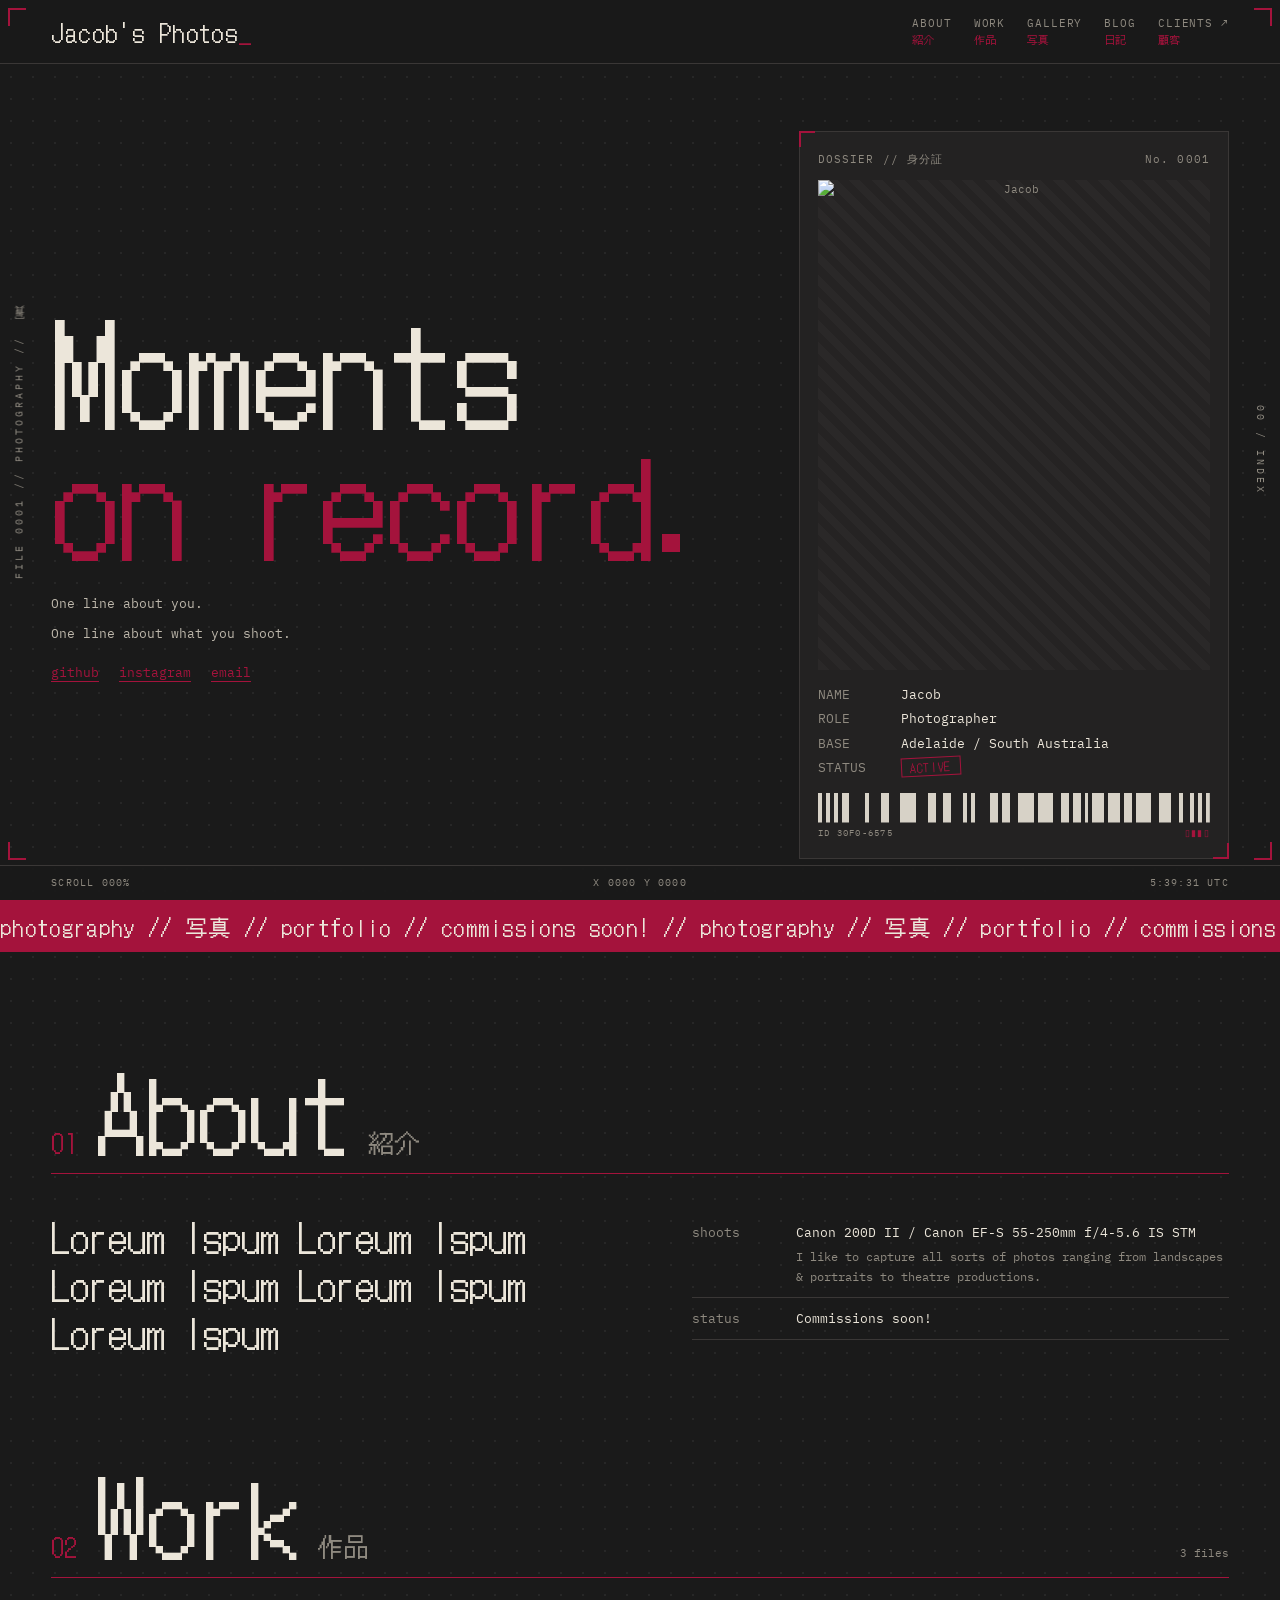
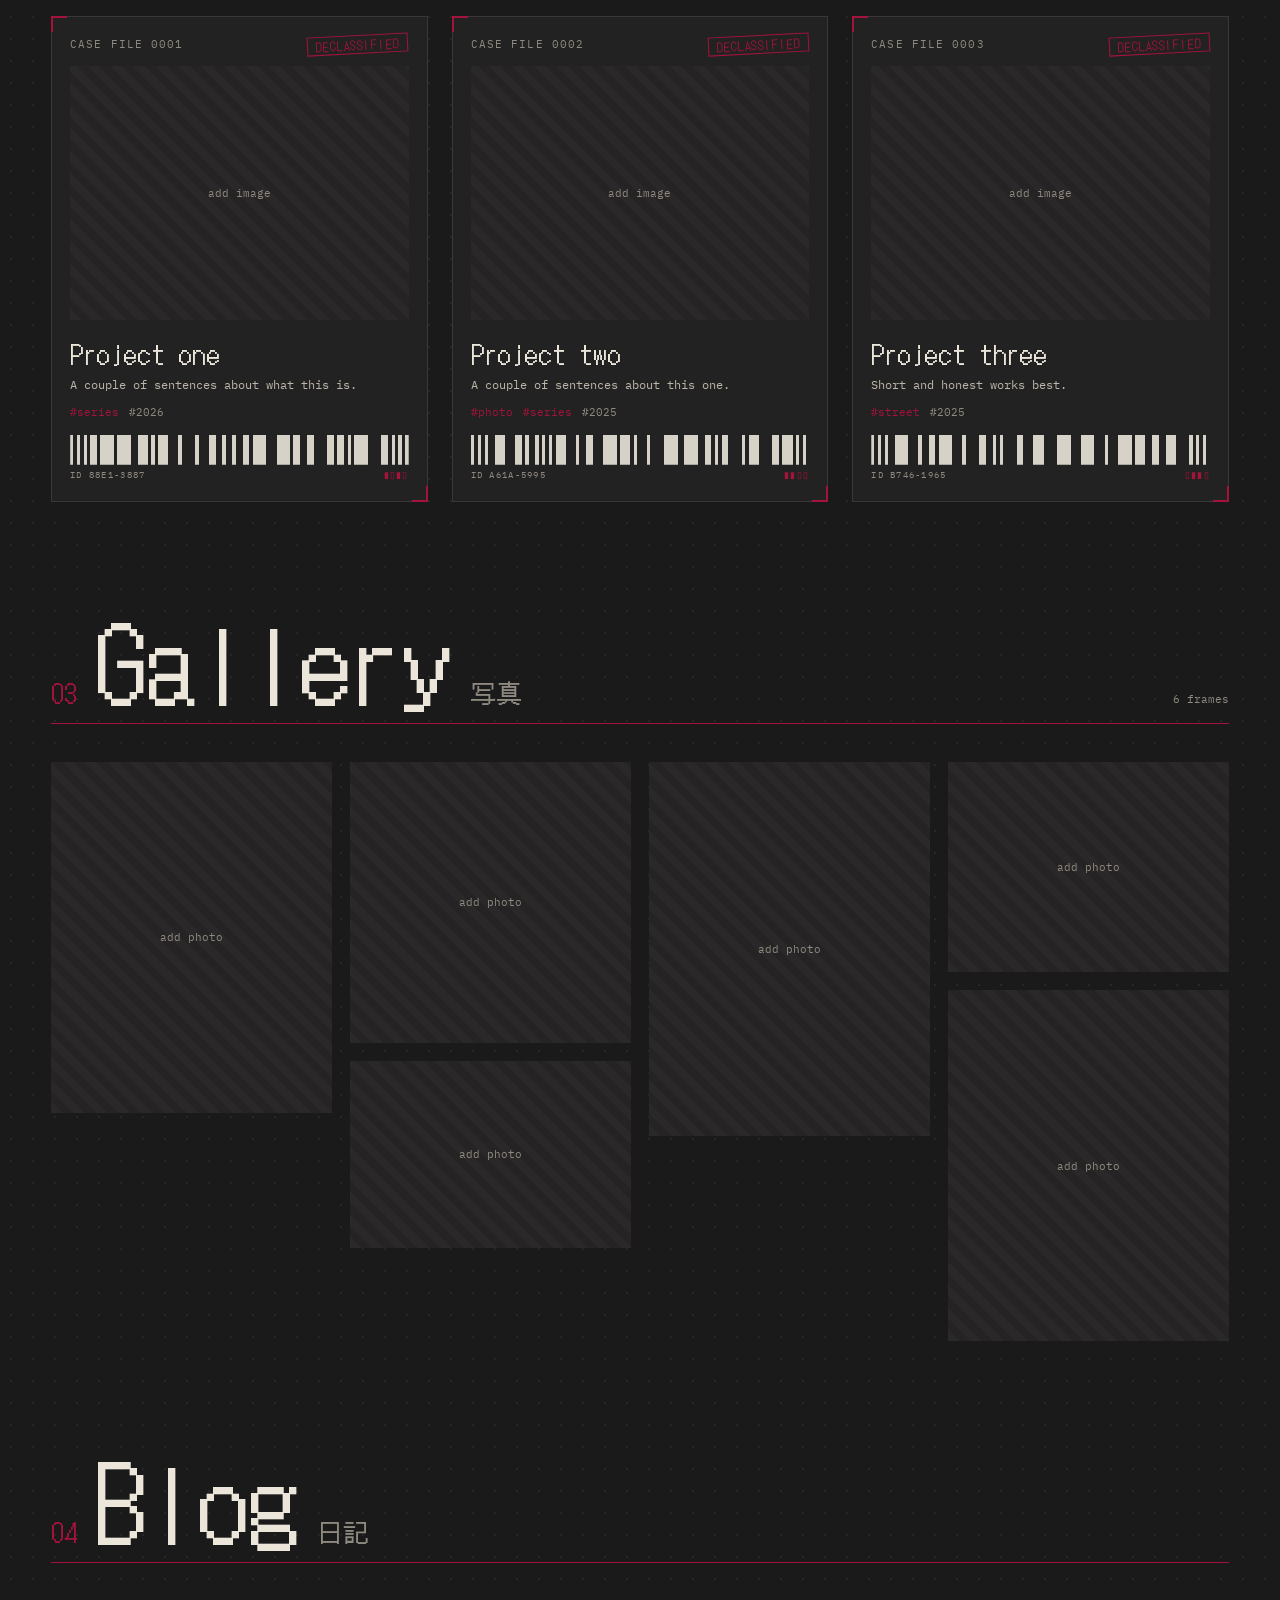
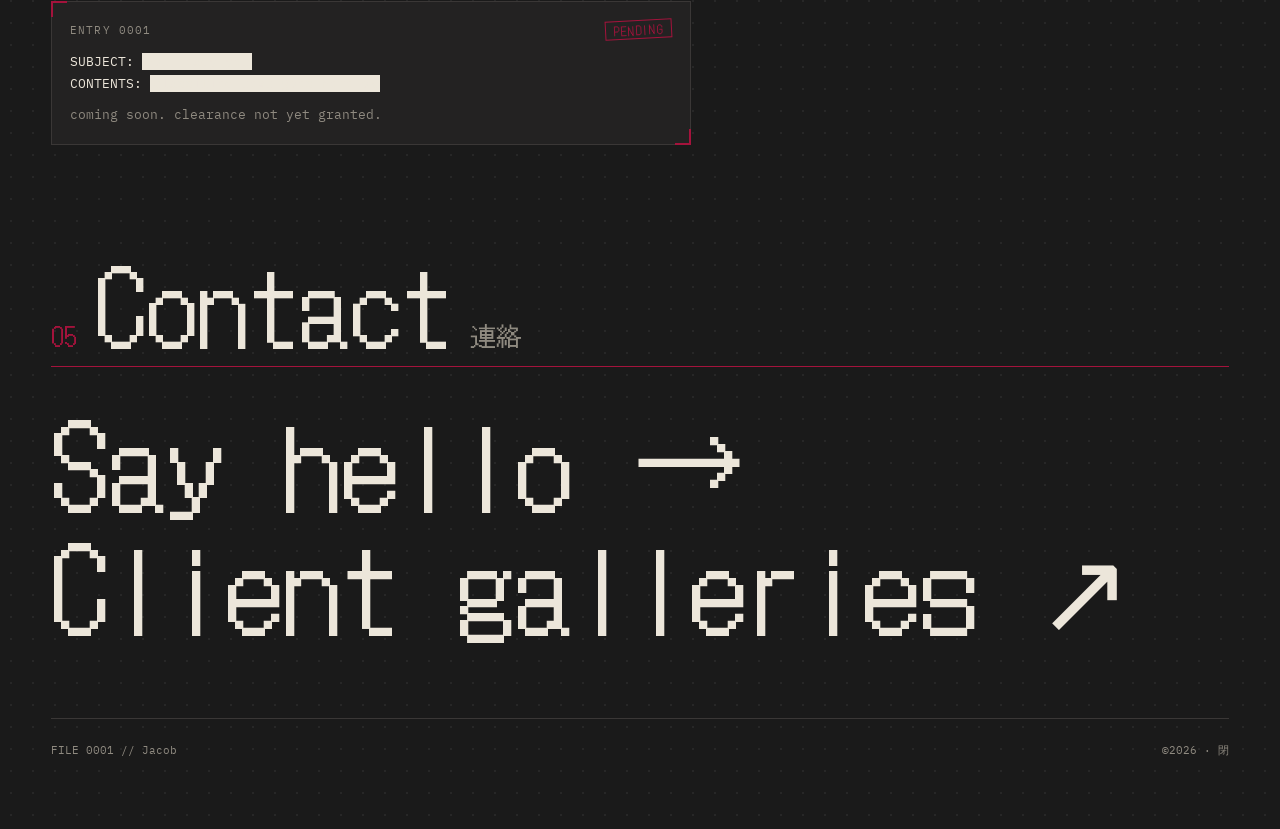
==== index.html @ d7a6b767 "redesign" ====
<!DOCTYPE html>
<html lang="en">
<head>
<meta charset="utf-8">
<meta name="viewport" content="width=device-width,initial-scale=1">
<title>YOUR NAME · Photography</title>
<meta name="description" content="Photography portfolio of YOUR NAME.">
<meta name="theme-color" content="#1a1a1a">
<link rel="icon" type="image/svg+xml" href="favicon.svg">
<link href="https://fonts.googleapis.com/css2?family=DotGothic16&family=IBM+Plex+Mono:wght@400;500&display=swap" rel="stylesheet">
<link rel="stylesheet" href="style.css">
</head>
<body>
<div id="ld"><div><span>accessing file</span><span>アクセス中</span></div><div><b id="cn">000</b><span id="lt">hold tight</span></div></div>
<div class="hud"><i></i><i></i><i></i><i></i></div>
<div class="rail l">FILE 0001 // PHOTOGRAPHY // 写真</div>
<div class="rail r" id="sec">00 / INDEX</div>
<header><a class="logo" href="#top" id="lg"></a><nav id="nv"></nav><div id="pg"></div></header>
<main id="app"></main>
<div class="sb"><span>SCROLL <span id="sp">000</span>%</span><span id="xy">X 0000 Y 0000</span><span id="ck">--:--:--</span></div>
<div id="lb"><div class="st"><img id="lbi" alt=""></div><div class="bar"><span id="lbc"></span><span><button onclick="step(-1)">← prev</button> <button onclick="step(1)">next →</button> <button onclick="cl()">close ✕</button></span></div></div>
<script src="content.js"></script>
<script src="script.js"></script>
</body>
</html>
---- style.css ----
:root{--bg:#1a1a1a;--card:#232222;--fg:#ece6da;--mut:#8f8a80;--red:#a4133c;--line:#3a3736;--p:clamp(20px,4vw,72px)}
*{box-sizing:border-box;margin:0;padding:0}
html{scroll-behavior:smooth}
body{background:var(--bg) radial-gradient(#ffffff0e 1px,transparent 1.2px) 0 0/22px 22px;color:var(--fg);font:13px/1.65 'IBM Plex Mono',monospace;padding-bottom:40px}
a{color:inherit}
button{font:inherit}
header{position:fixed;top:0;left:0;right:0;z-index:30;display:flex;justify-content:space-between;align-items:center;gap:16px;flex-wrap:wrap;padding:14px var(--p);background:rgba(26,26,26,.9);backdrop-filter:blur(8px);border-bottom:1px solid var(--line)}
#pg{position:absolute;left:0;bottom:-1px;height:2px;width:0;background:var(--red)}
.logo{font:24px DotGothic16;text-decoration:none;letter-spacing:.06em}
.logo i{color:var(--red);font-style:normal}
nav{display:flex;gap:22px;flex-wrap:wrap}
nav a{text-decoration:none;color:var(--mut);text-transform:uppercase;font-size:11px;letter-spacing:.08em;line-height:1.3}
nav a small{display:block;font:11px DotGothic16;color:var(--red);letter-spacing:0}
nav a:hover,nav a.on{color:var(--fg)}
.hud i{position:fixed;width:18px;height:18px;border:2px solid var(--red);z-index:40;pointer-events:none}
.hud i:nth-child(1){top:8px;left:8px;border-right:0;border-bottom:0}.hud i:nth-child(2){top:8px;right:8px;border-left:0;border-bottom:0}
.hud i:nth-child(3){bottom:40px;left:8px;border-right:0;border-top:0}.hud i:nth-child(4){bottom:40px;right:8px;border-left:0;border-top:0}
.rail{position:fixed;top:50%;z-index:20;writing-mode:vertical-rl;color:var(--mut);font-size:10px;letter-spacing:.3em;white-space:nowrap}
.rail.l{left:12px;transform:translateY(-50%) rotate(180deg)}.rail.r{right:12px;transform:translateY(-50%)}
.sb{position:fixed;left:0;right:0;bottom:0;z-index:30;display:flex;justify-content:space-between;gap:12px;padding:9px var(--p);background:rgba(26,26,26,.94);border-top:1px solid var(--line);color:var(--mut);font-size:10px;letter-spacing:.12em}
#ld{position:fixed;inset:0;z-index:99;background:#111;display:flex;flex-direction:column;justify-content:space-between;padding:28px var(--p);transition:transform .9s cubic-bezier(.77,0,.18,1)}
#ld.off{transform:translateY(-100%)}
#ld div{display:flex;justify-content:space-between;align-items:flex-end;color:var(--mut);font-size:11px;letter-spacing:.14em;text-transform:uppercase}
#ld b{font:400 clamp(90px,24vw,300px)/.8 DotGothic16;color:var(--fg);letter-spacing:-.02em}
section{padding:110px var(--p) 0}
.sh{display:flex;align-items:baseline;gap:18px;padding-bottom:14px;margin-bottom:38px;position:relative}
.sh:after,.sh:before{content:"";position:absolute;left:0;right:0;bottom:0;height:1px;background:var(--line)}
.sh:before{background:var(--red);z-index:1;transform:scaleX(0);transform-origin:left;transition:transform 1.3s cubic-bezier(.2,.7,.2,1) .2s}
.sh.in:before{transform:none}
.sh b{font:400 clamp(16px,2vw,26px) DotGothic16;color:var(--red)}
.sh h2{font:400 clamp(44px,8vw,128px)/.9 DotGothic16}
.sh span{font:clamp(16px,2vw,26px) DotGothic16;color:var(--mut)}
.sh em{margin-left:auto;color:var(--mut);font-style:normal;font-size:11px}
.cd{position:relative;background:var(--card);border:1px solid var(--line);padding:18px}
.cd:before,.cd:after{content:"";position:absolute;width:14px;height:14px;border:2px solid var(--red)}
.cd:before{top:-1px;left:-1px;border-right:0;border-bottom:0}.cd:after{bottom:-1px;right:-1px;border-left:0;border-top:0}
.bcw{margin-top:14px}
.bc{clip-path:inset(0 100% 0 0);transition:clip-path 1.2s steps(26) .3s}
.in .bc,.bc.in{clip-path:inset(0)}
.bc svg{display:block;width:100%;height:30px;color:var(--fg);opacity:.9}
.bl{display:flex;justify-content:space-between;color:var(--mut);font-size:9px;letter-spacing:.14em;margin-top:3px}.bl i{font-style:normal;color:var(--red)}
.st{display:inline-block;border:1px solid var(--red);color:var(--red);padding:0 8px;font:12px DotGothic16;letter-spacing:.12em;transform:rotate(-3deg)}
.ph{aspect-ratio:var(--r,4/3);background:repeating-linear-gradient(45deg,#2a2828 0 8px,#252323 8px 16px);display:grid;place-items:center;text-align:center;color:var(--mut);font-size:11px;overflow:hidden;position:relative}
.ph img{position:absolute;inset:0;width:100%;height:100%;object-fit:cover}
.rv{opacity:0;transform:translateY(36px);transition:opacity .9s,transform .9s;transition-delay:var(--d,0s)}
.rv.in{opacity:1;transform:none}
.hero{min-height:100svh;padding-top:110px;padding-bottom:20px;display:grid;grid-template-columns:minmax(0,1.5fr) minmax(280px,430px);gap:var(--p);align-items:center}
h1{font:400 clamp(52px,10.5vw,176px)/.92 DotGothic16;margin-bottom:26px}
h1 span{display:block;overflow:hidden;padding-bottom:.05em}
h1 i{display:block;font-style:normal;transform:translateY(108%);transition:transform 1.1s cubic-bezier(.2,.7,.2,1)}
body.go h1 i{transform:none}
h1 span+span i{color:var(--red);transition-delay:.14s}
.hero p{max-width:34rem;color:#bdb7ab;margin-bottom:8px}
.lk{margin-top:18px}.lk a{margin-right:20px;color:var(--red);text-decoration:none;border-bottom:1px solid var(--red)}
.idh{display:flex;justify-content:space-between;color:var(--mut);font-size:11px;letter-spacing:.1em;margin-bottom:12px}
.idc{margin-top:14px}
dl{display:grid;grid-template-columns:5.5em 1fr;gap:3px 12px}dt{color:var(--mut)}
.mq{overflow:hidden;white-space:nowrap;background:var(--red);padding:10px 0;font:22px DotGothic16;letter-spacing:.06em}
.mq div{display:inline-block;animation:mq 45s linear infinite}
@keyframes mq{to{transform:translateX(-50%)}}
.ab{display:grid;grid-template-columns:1.1fr 1fr;gap:var(--p);align-items:start}
.stm{font:clamp(22px,3vw,44px)/1.25 DotGothic16}
.sheet div{display:grid;grid-template-columns:8em 1fr;border-bottom:1px solid var(--line);padding:10px 0}.sheet b{color:var(--mut);font-weight:400}
.gr{display:grid;gap:24px;grid-template-columns:repeat(auto-fill,minmax(min(100%,340px),1fr))}
.cf .top{display:flex;justify-content:space-between;align-items:center;margin-bottom:12px;color:var(--mut);font-size:11px;letter-spacing:.1em}
.cf h3{font:400 26px DotGothic16;margin:14px 0 4px}.cf p{color:#bdb7ab;font-size:12px}
.tg{margin-top:8px;color:var(--red);font-size:11px}.tg span{margin-right:10px}.tg span:before{content:'#'}
.cf a.o{display:inline-block;margin-top:10px;font-size:11px}
.ms{columns:4 260px;column-gap:18px}
.fr{break-inside:avoid;margin-bottom:18px;position:relative;cursor:pointer;overflow:hidden;background:var(--card);outline:1px solid transparent;transition:outline-color .3s}
.fr:hover{outline-color:var(--red)}
.fr img{width:100%;display:block;transition:transform .9s cubic-bezier(.2,.7,.2,1)}
.fr:hover img{transform:scale(1.04)}
.fr .ov{position:absolute;inset:0;display:flex;flex-direction:column;justify-content:space-between;padding:12px;opacity:0;transition:opacity .35s;background:linear-gradient(rgba(0,0,0,.45),transparent 30%,transparent 55%,rgba(0,0,0,.8));pointer-events:none;font-size:11px}
.fr:hover .ov{opacity:1}.ov small{display:block;color:#c9bfae;font-size:10px}
.big{display:block;font:400 clamp(40px,9vw,150px)/.95 DotGothic16;text-decoration:none;margin:10px 0 14px}
.big:hover{color:var(--red)}
.rd{background:var(--fg);color:var(--fg);user-select:none;padding:0 3px}
footer{display:flex;justify-content:space-between;flex-wrap:wrap;gap:12px;margin-top:80px;padding:22px 0 30px;border-top:1px solid var(--line);color:var(--mut);font-size:11px}
#lb{position:fixed;inset:0;z-index:60;background:rgba(10,10,10,.96);display:none;flex-direction:column;padding:70px 24px 20px;cursor:zoom-out}
#lb.on{display:flex}
#lb .st{flex:1;min-height:0;display:grid;place-items:center;border:0;transform:none;padding:0;color:inherit;font:inherit;letter-spacing:0}
#lb img{max-width:100%;max-height:100%;object-fit:contain;cursor:default}
#lb .bar{display:flex;justify-content:space-between;align-items:center;gap:12px;flex-wrap:wrap;padding-top:12px;color:var(--mut);font-size:11px;cursor:default}
#lb button{background:none;border:1px solid var(--line);color:var(--fg);padding:4px 12px;cursor:pointer}
#lb button:hover{border-color:var(--red);color:var(--red)}
@media(max-width:900px){.rail{display:none}.hero,.ab{grid-template-columns:1fr}.hero{padding-top:130px}}
@media(prefers-reduced-motion:reduce){*{animation:none!important;transition:none!important}.rv{opacity:1;transform:none}h1 i{transform:none}.bc{clip-path:none}}
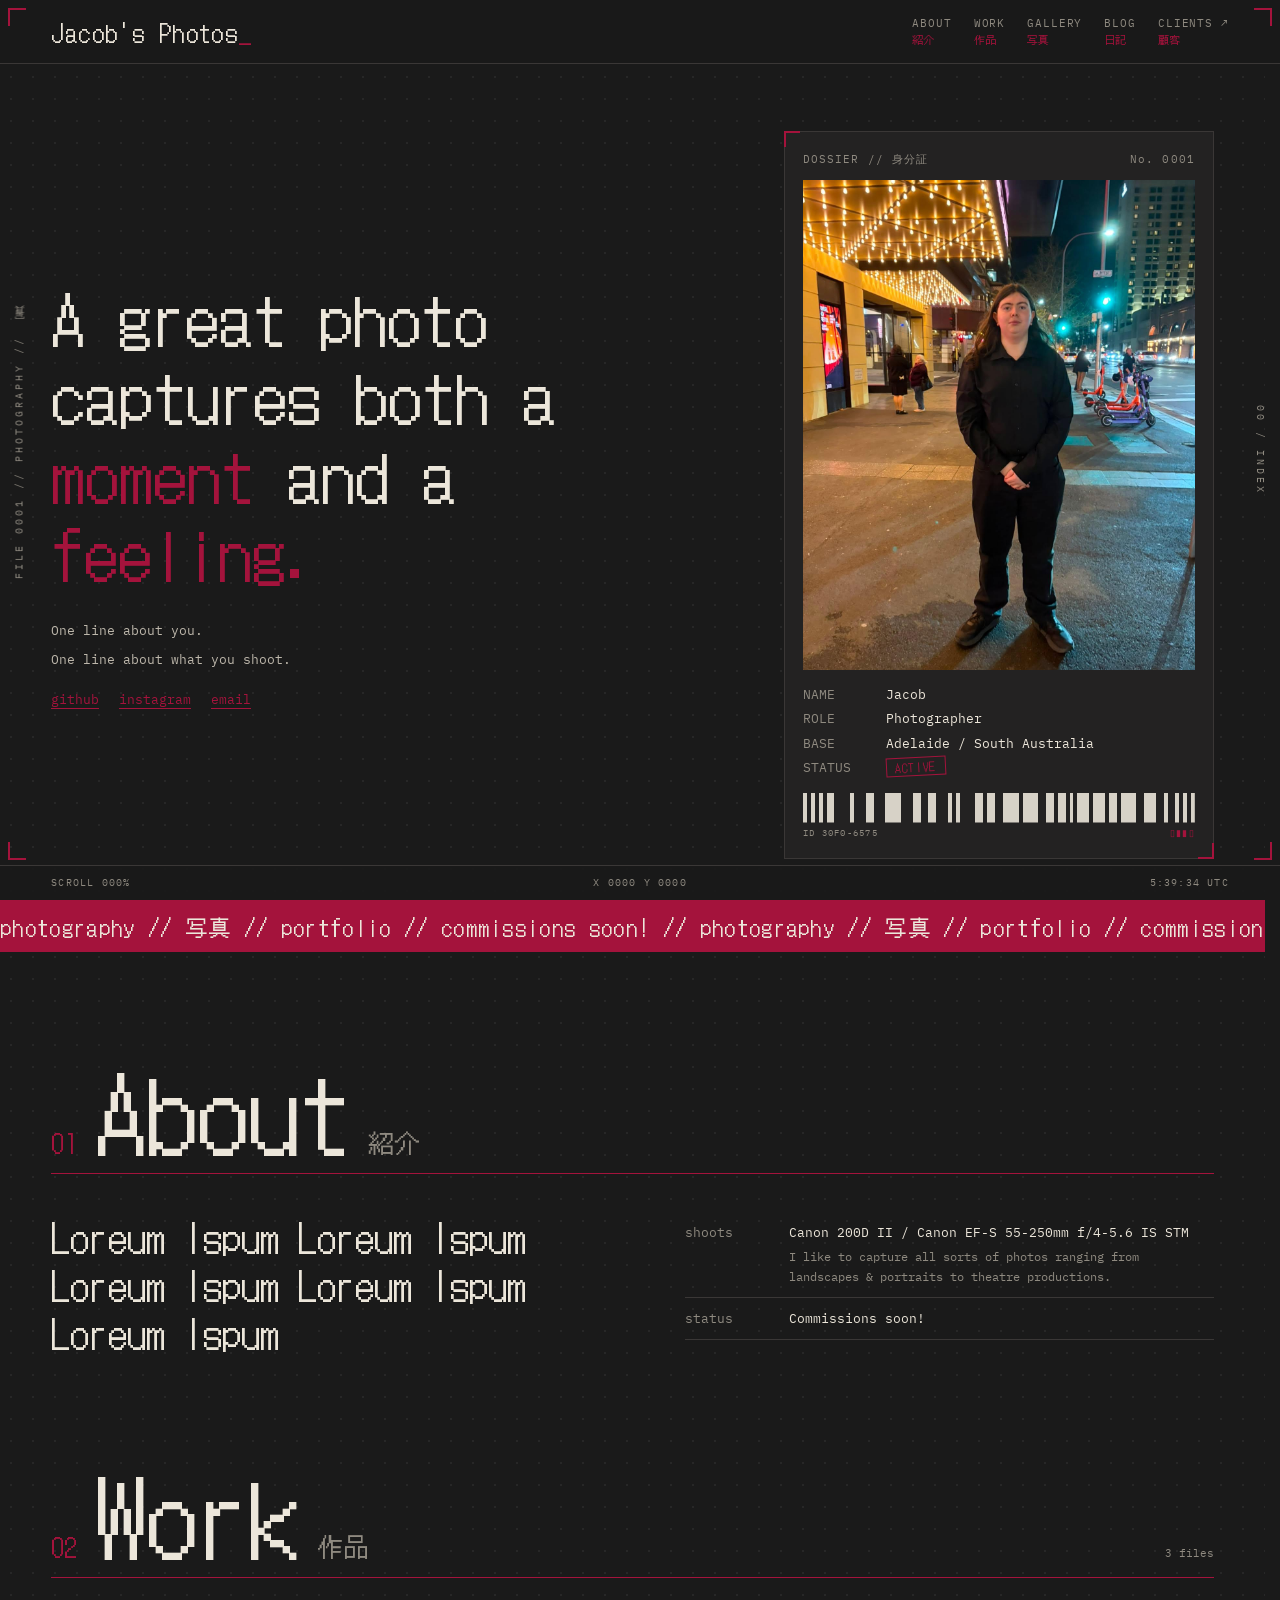
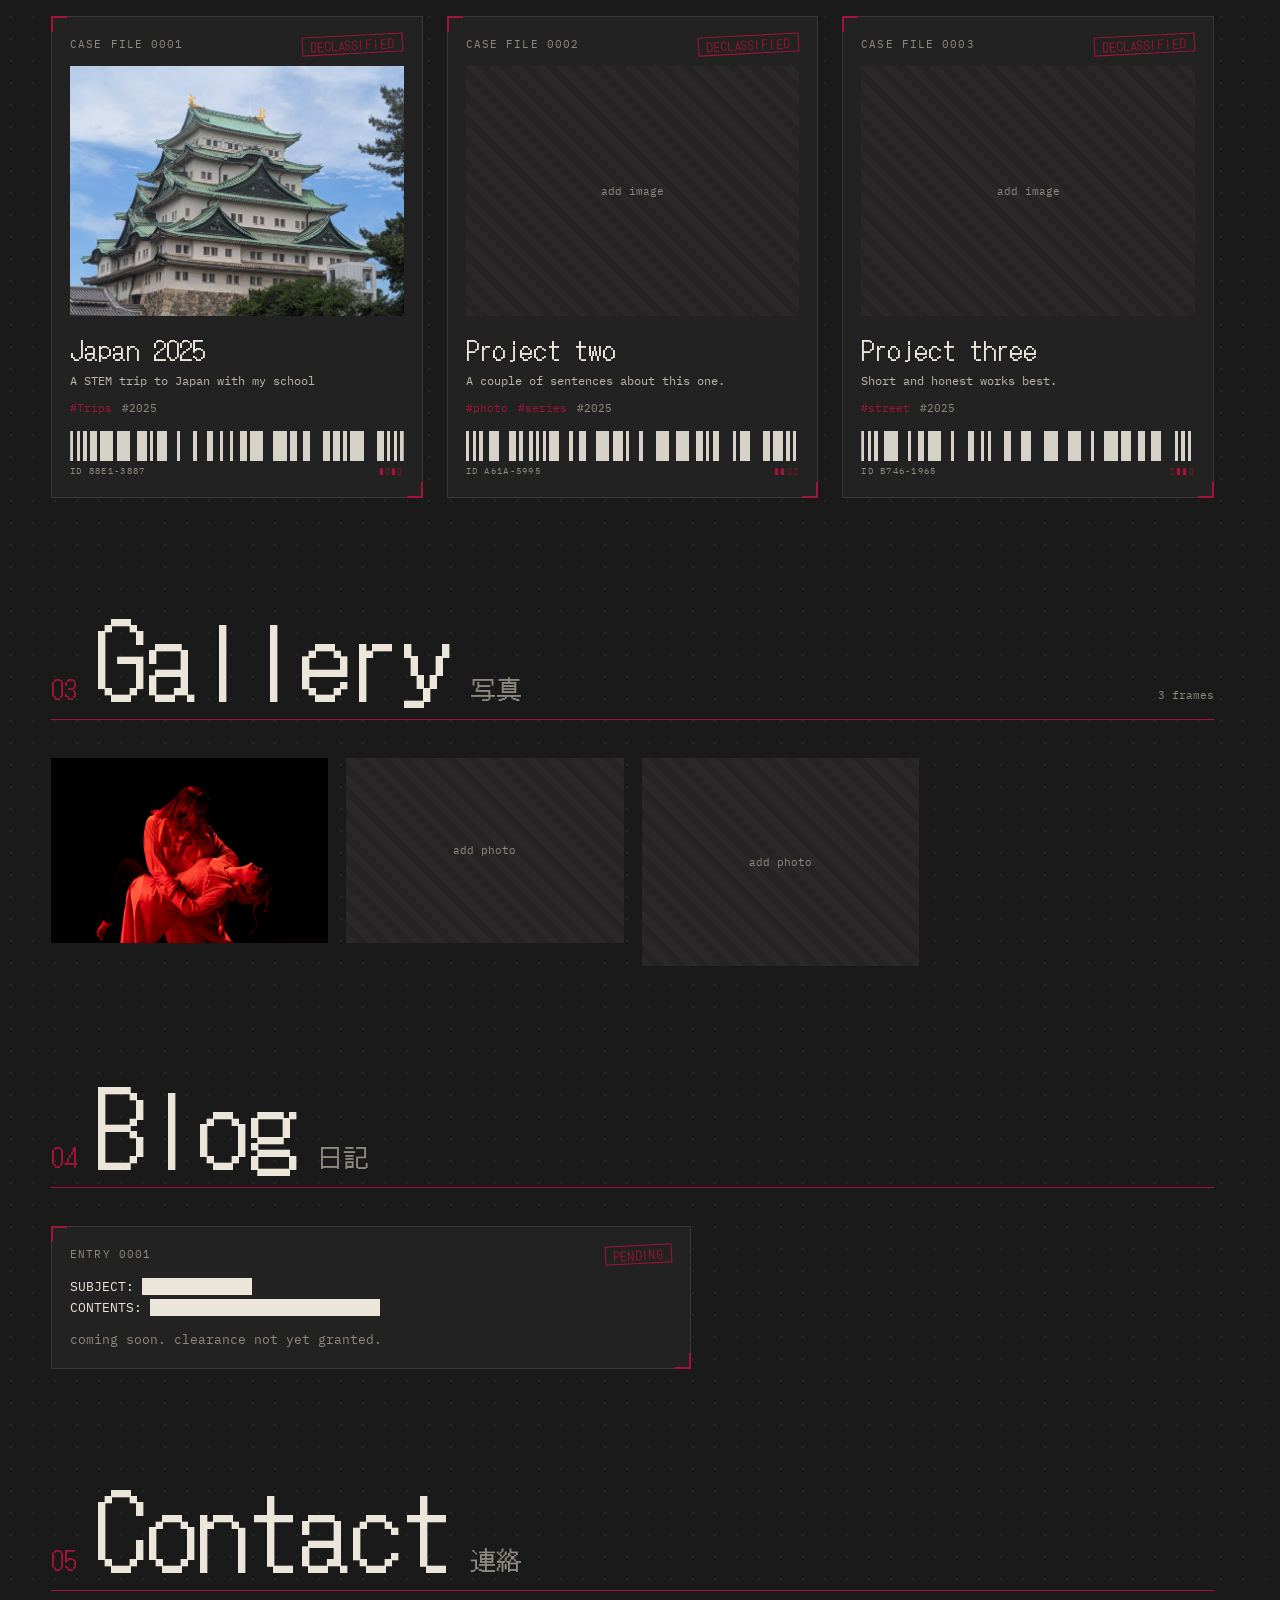
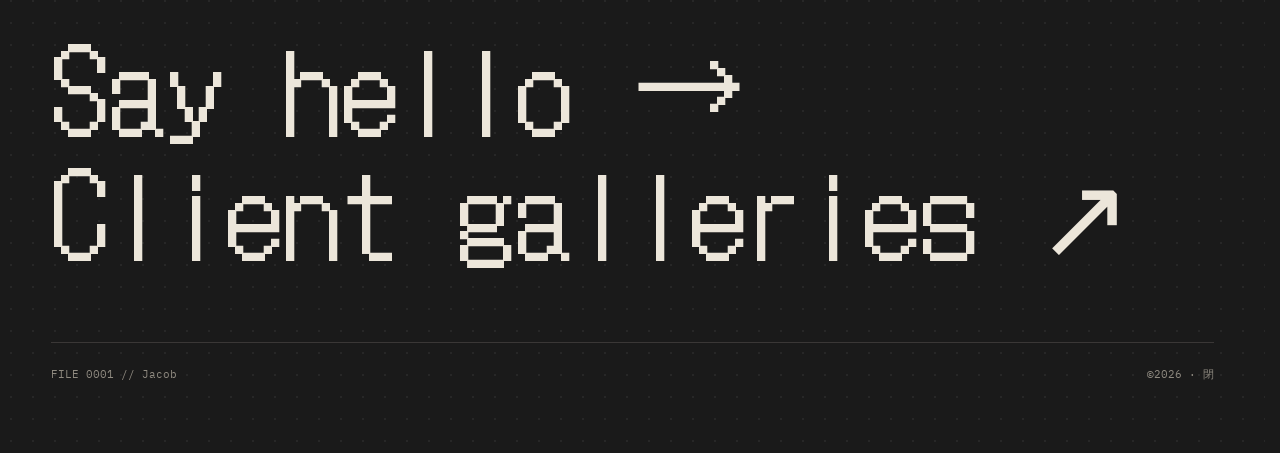
==== commit 986e9a5c: "changing pic" ====
--- a/index.html
+++ b/index.html
@@ -3,7 +3,7 @@
 <head>
 <meta charset="utf-8">
 <meta name="viewport" content="width=device-width,initial-scale=1">
-<title>YOUR NAME · Photography</title>
+<title>Jaco's · Photography</title>
 <meta name="description" content="Photography portfolio of YOUR NAME.">
 <meta name="theme-color" content="#1a1a1a">
 <link rel="icon" type="image/svg+xml" href="favicon.svg">
--- a/style.css
+++ b/style.css
@@ -45,11 +45,11 @@
 .rv{opacity:0;transform:translateY(36px);transition:opacity .9s,transform .9s;transition-delay:var(--d,0s)}
 .rv.in{opacity:1;transform:none}
 .hero{min-height:100svh;padding-top:110px;padding-bottom:20px;display:grid;grid-template-columns:minmax(0,1.5fr) minmax(280px,430px);gap:var(--p);align-items:center}
-h1{font:400 clamp(52px,10.5vw,176px)/.92 DotGothic16;margin-bottom:26px}
-h1 span{display:block;overflow:hidden;padding-bottom:.05em}
-h1 i{display:block;font-style:normal;transform:translateY(108%);transition:transform 1.1s cubic-bezier(.2,.7,.2,1)}
-body.go h1 i{transform:none}
-h1 span+span i{color:var(--red);transition-delay:.14s}
+h1{font:400 clamp(34px,5.2vw,84px)/1.1 DotGothic16;margin-bottom:26px;max-width:20em}
+h1 .w{display:inline-block;overflow:hidden;vertical-align:top;padding-bottom:.08em}
+h1 .w i{display:inline-block;font-style:normal;transform:translateY(110%);transition:transform 1s cubic-bezier(.2,.7,.2,1);transition-delay:calc(var(--d)*1s)}
+body.go h1 .w i{transform:none}
+h1 .hl{color:var(--red)}
 .hero p{max-width:34rem;color:#bdb7ab;margin-bottom:8px}
 .lk{margin-top:18px}.lk a{margin-right:20px;color:var(--red);text-decoration:none;border-bottom:1px solid var(--red)}
 .idh{display:flex;justify-content:space-between;color:var(--mut);font-size:11px;letter-spacing:.1em;margin-bottom:12px}
@@ -77,10 +77,15 @@
 .big:hover{color:var(--red)}
 .rd{background:var(--fg);color:var(--fg);user-select:none;padding:0 3px}
 footer{display:flex;justify-content:space-between;flex-wrap:wrap;gap:12px;margin-top:80px;padding:22px 0 30px;border-top:1px solid var(--line);color:var(--mut);font-size:11px}
-#lb{position:fixed;inset:0;z-index:60;background:rgba(10,10,10,.96);display:none;flex-direction:column;padding:70px 24px 20px;cursor:zoom-out}
-#lb.on{display:flex}
+#lb{position:fixed;inset:0;z-index:60;background:#000;display:flex;flex-direction:column;padding:24px 24px 16px;cursor:zoom-out;opacity:0;visibility:hidden;transition:opacity .35s,visibility 0s .35s;overscroll-behavior:contain}
+#lb.on{opacity:1;visibility:visible;transition:opacity .35s}
+#lb img{transform:scale(.92) translateY(14px);opacity:0;transition:transform .55s cubic-bezier(.2,.7,.2,1),opacity .4s}
+#lb.on img{transform:none;opacity:1}
+#lb .bar{transform:translateY(16px);opacity:0;transition:transform .5s .1s,opacity .5s .1s}
+#lb.on .bar{transform:none;opacity:1}
+html{scrollbar-gutter:stable}
 #lb .st{flex:1;min-height:0;display:grid;place-items:center;border:0;transform:none;padding:0;color:inherit;font:inherit;letter-spacing:0}
-#lb img{max-width:100%;max-height:100%;object-fit:contain;cursor:default}
+#lb img{max-width:100%;max-height:calc(100dvh - 110px);object-fit:contain;cursor:default}
 #lb .bar{display:flex;justify-content:space-between;align-items:center;gap:12px;flex-wrap:wrap;padding-top:12px;color:var(--mut);font-size:11px;cursor:default}
 #lb button{background:none;border:1px solid var(--line);color:var(--fg);padding:4px 12px;cursor:pointer}
 #lb button:hover{border-color:var(--red);color:var(--red)}
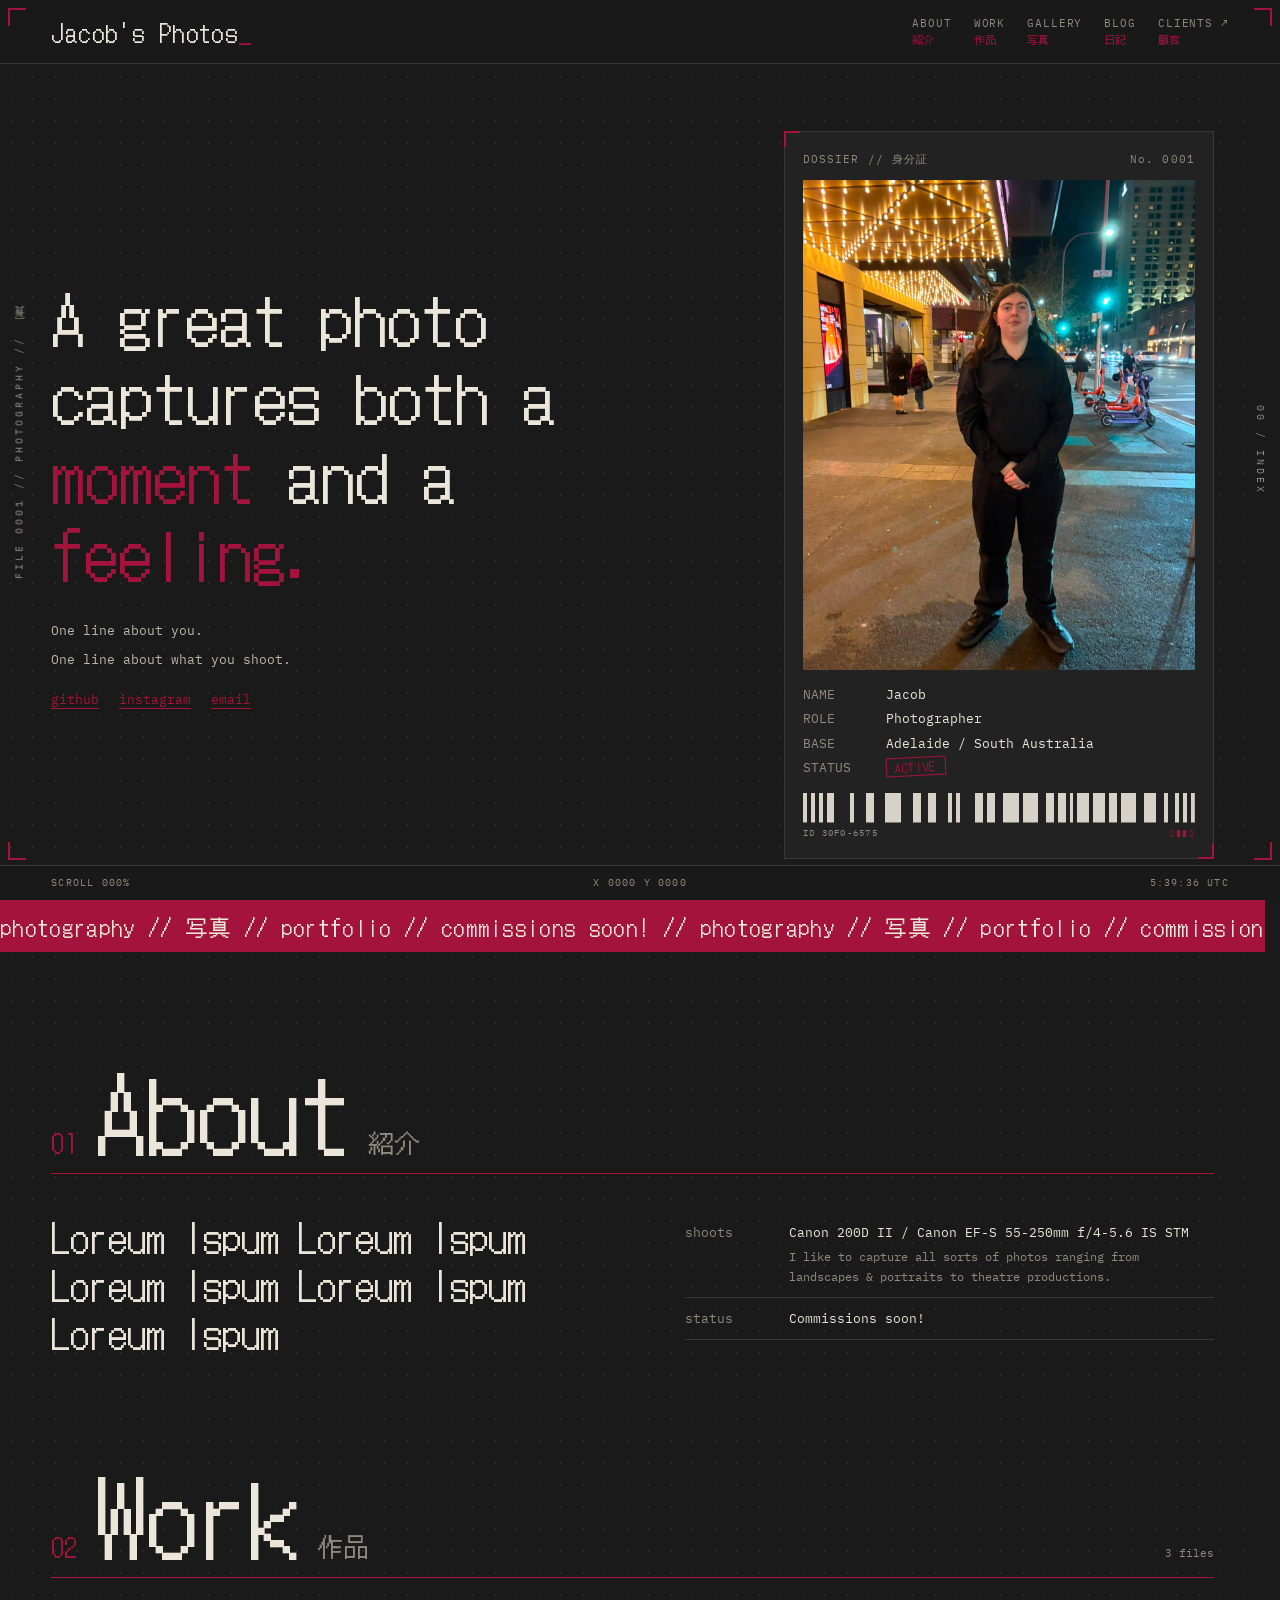
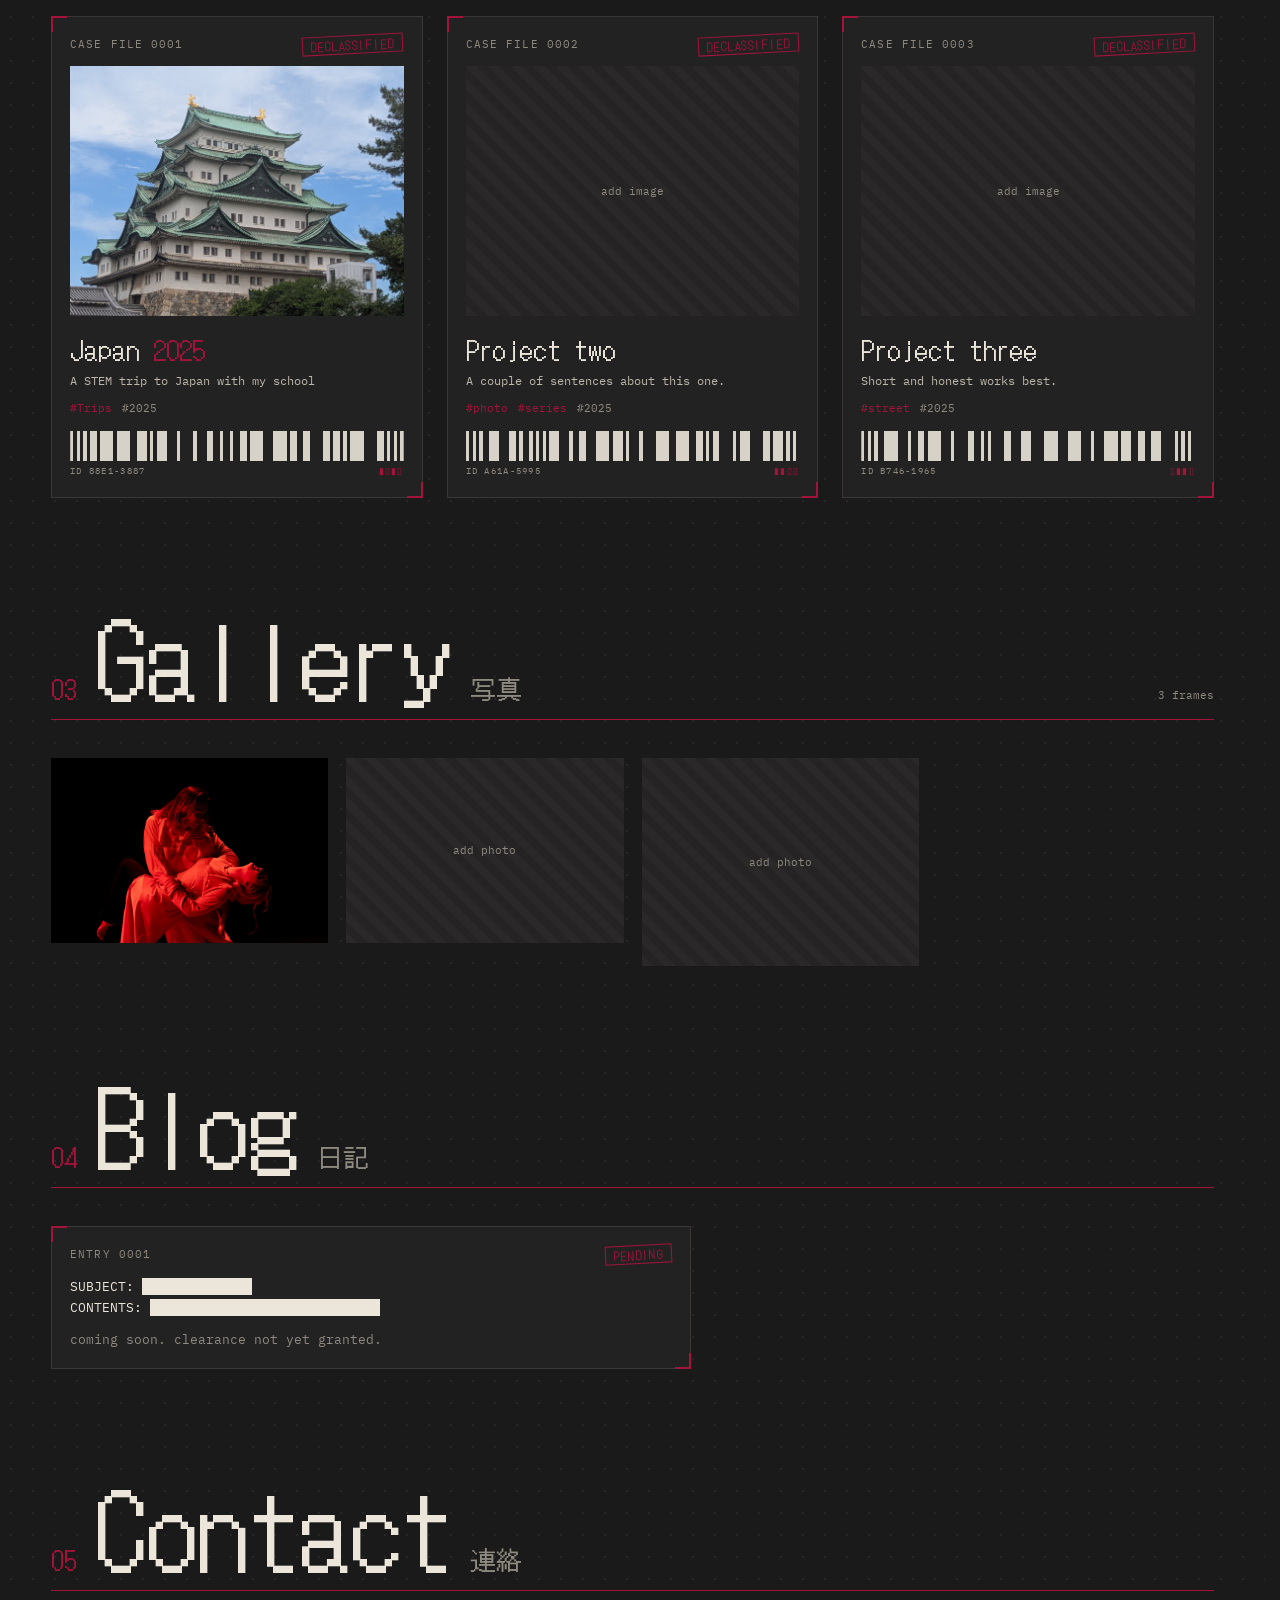
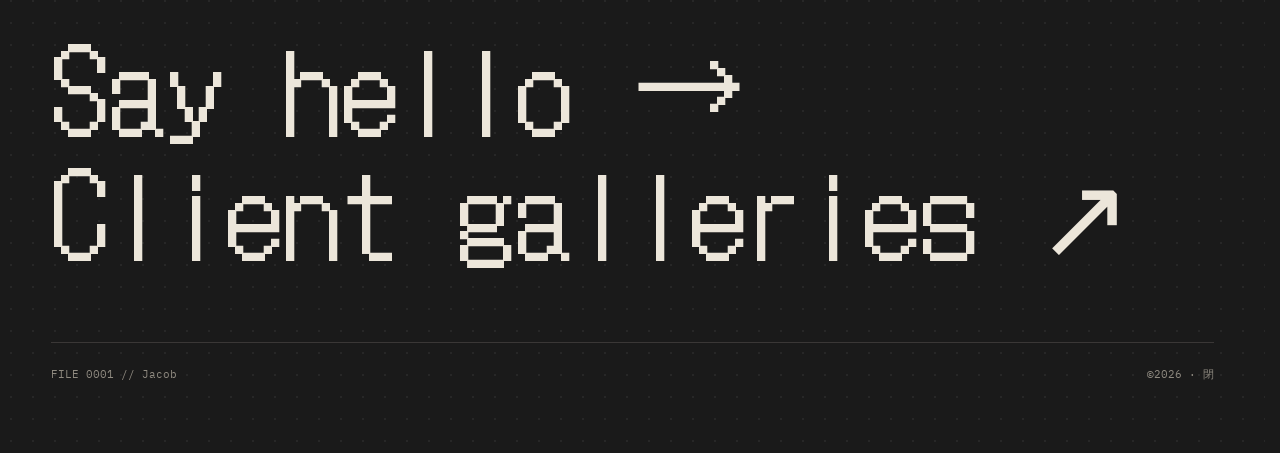
==== commit b71497f0: "adding" ====
--- a/index.html
+++ b/index.html
@@ -19,6 +19,7 @@
 <main id="app"></main>
 <div class="sb"><span>SCROLL <span id="sp">000</span>%</span><span id="xy">X 0000 Y 0000</span><span id="ck">--:--:--</span></div>
 <div id="lb"><div class="st"><img id="lbi" alt=""></div><div class="bar"><span id="lbc"></span><span><button onclick="step(-1)">← prev</button> <button onclick="step(1)">next →</button> <button onclick="cl()">close ✕</button></span></div></div>
+<script>addEventListener('error',e=>{const l=document.getElementById('ld');if(l)l.remove();document.body.insertAdjacentHTML('afterbegin','<pre style="position:fixed;z-index:999;top:0;left:0;right:0;background:#a4133c;color:#fff;padding:12px;font:12px monospace;white-space:pre-wrap">Site error: '+e.message+' ('+(e.filename||'').split('/').pop()+':'+e.lineno+')</pre>')})</script>
 <script src="content.js"></script>
 <script src="script.js"></script>
 </body>
--- a/style.css
+++ b/style.css
@@ -91,3 +91,8 @@
 #lb button:hover{border-color:var(--red);color:var(--red)}
 @media(max-width:900px){.rail{display:none}.hero,.ab{grid-template-columns:1fr}.hero{padding-top:130px}}
 @media(prefers-reduced-motion:reduce){*{animation:none!important;transition:none!important}.rv{opacity:1;transform:none}h1 i{transform:none}.bc{clip-path:none}}
+.pl{display:block;position:relative;overflow:hidden;cursor:pointer}
+.pl .ph img{transition:transform .9s cubic-bezier(.2,.7,.2,1)}
+.pl:hover .ph img{transform:scale(1.05)}
+.pl:after{content:'OPEN FILE →';position:absolute;left:0;right:0;bottom:0;padding:10px 12px;background:linear-gradient(transparent,rgba(0,0,0,.85));font-size:11px;letter-spacing:.14em;opacity:0;transition:opacity .3s}
+.pl:hover:after{opacity:1}
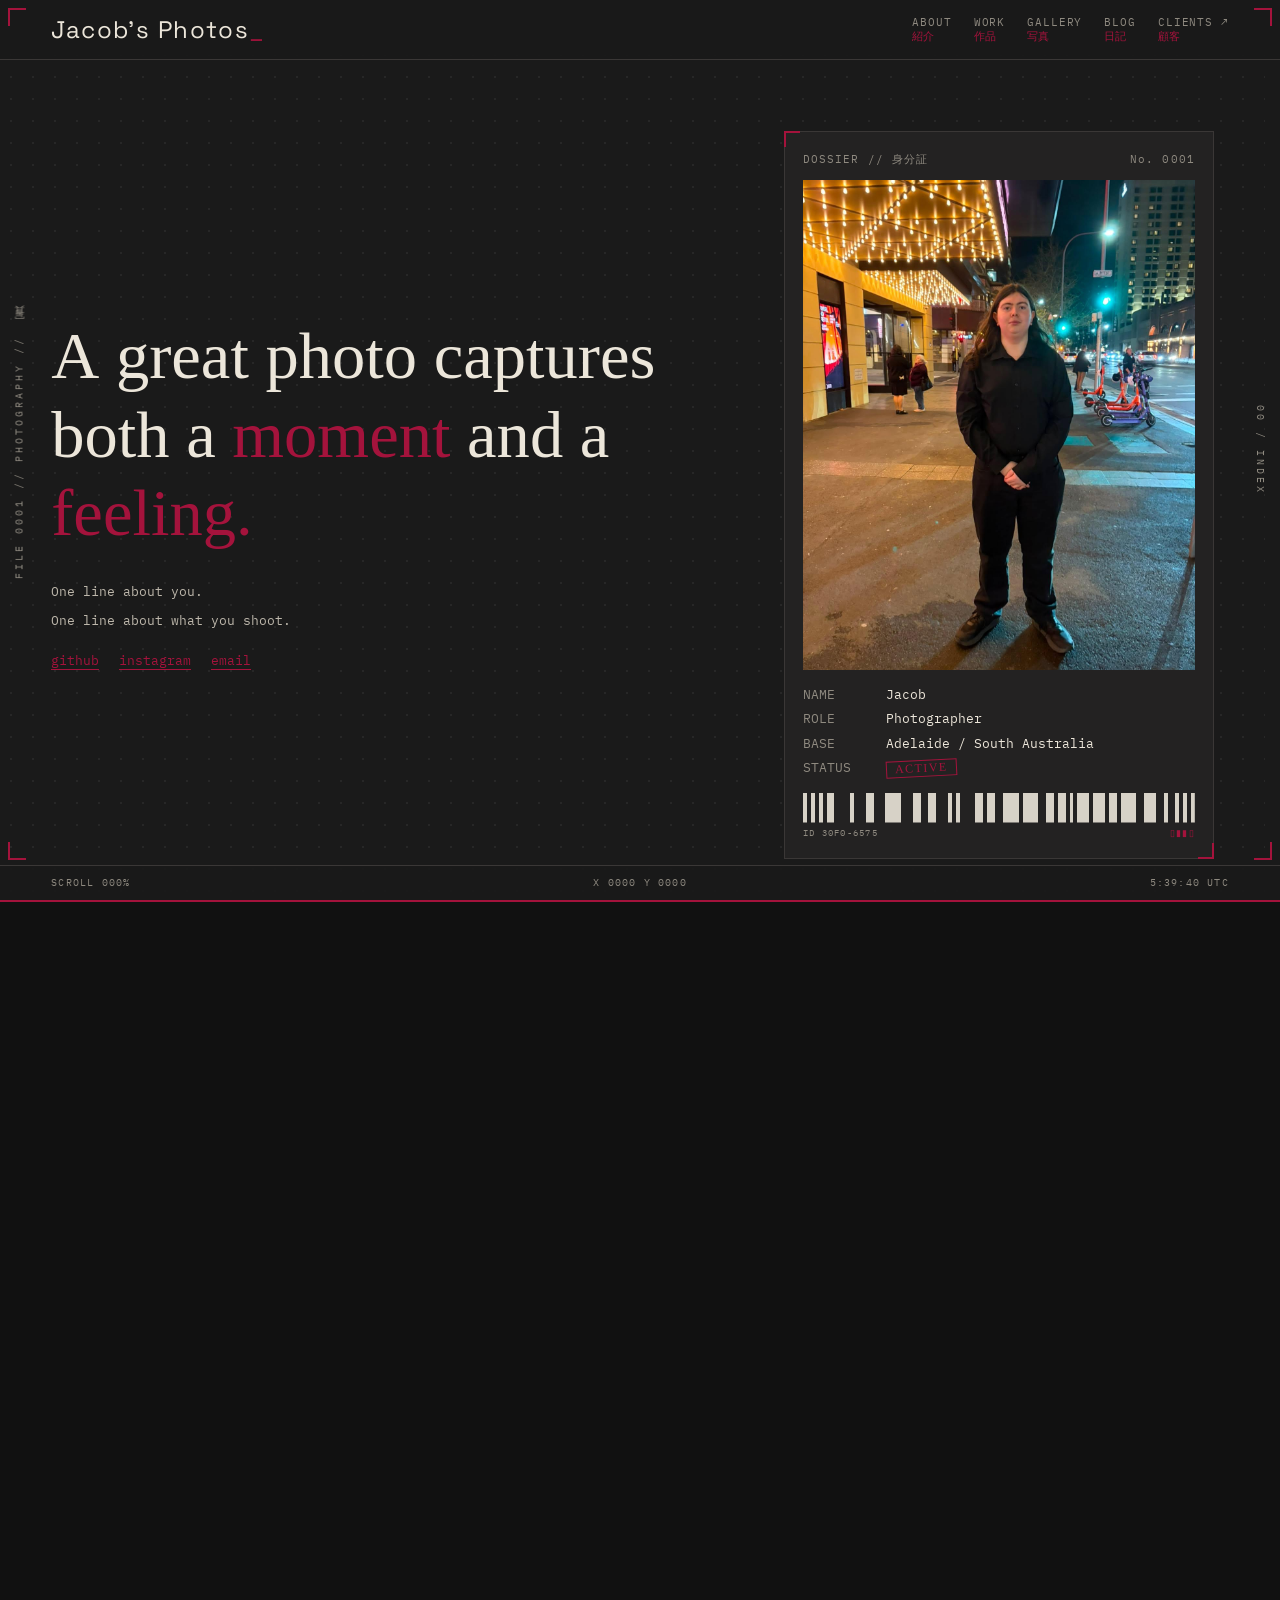
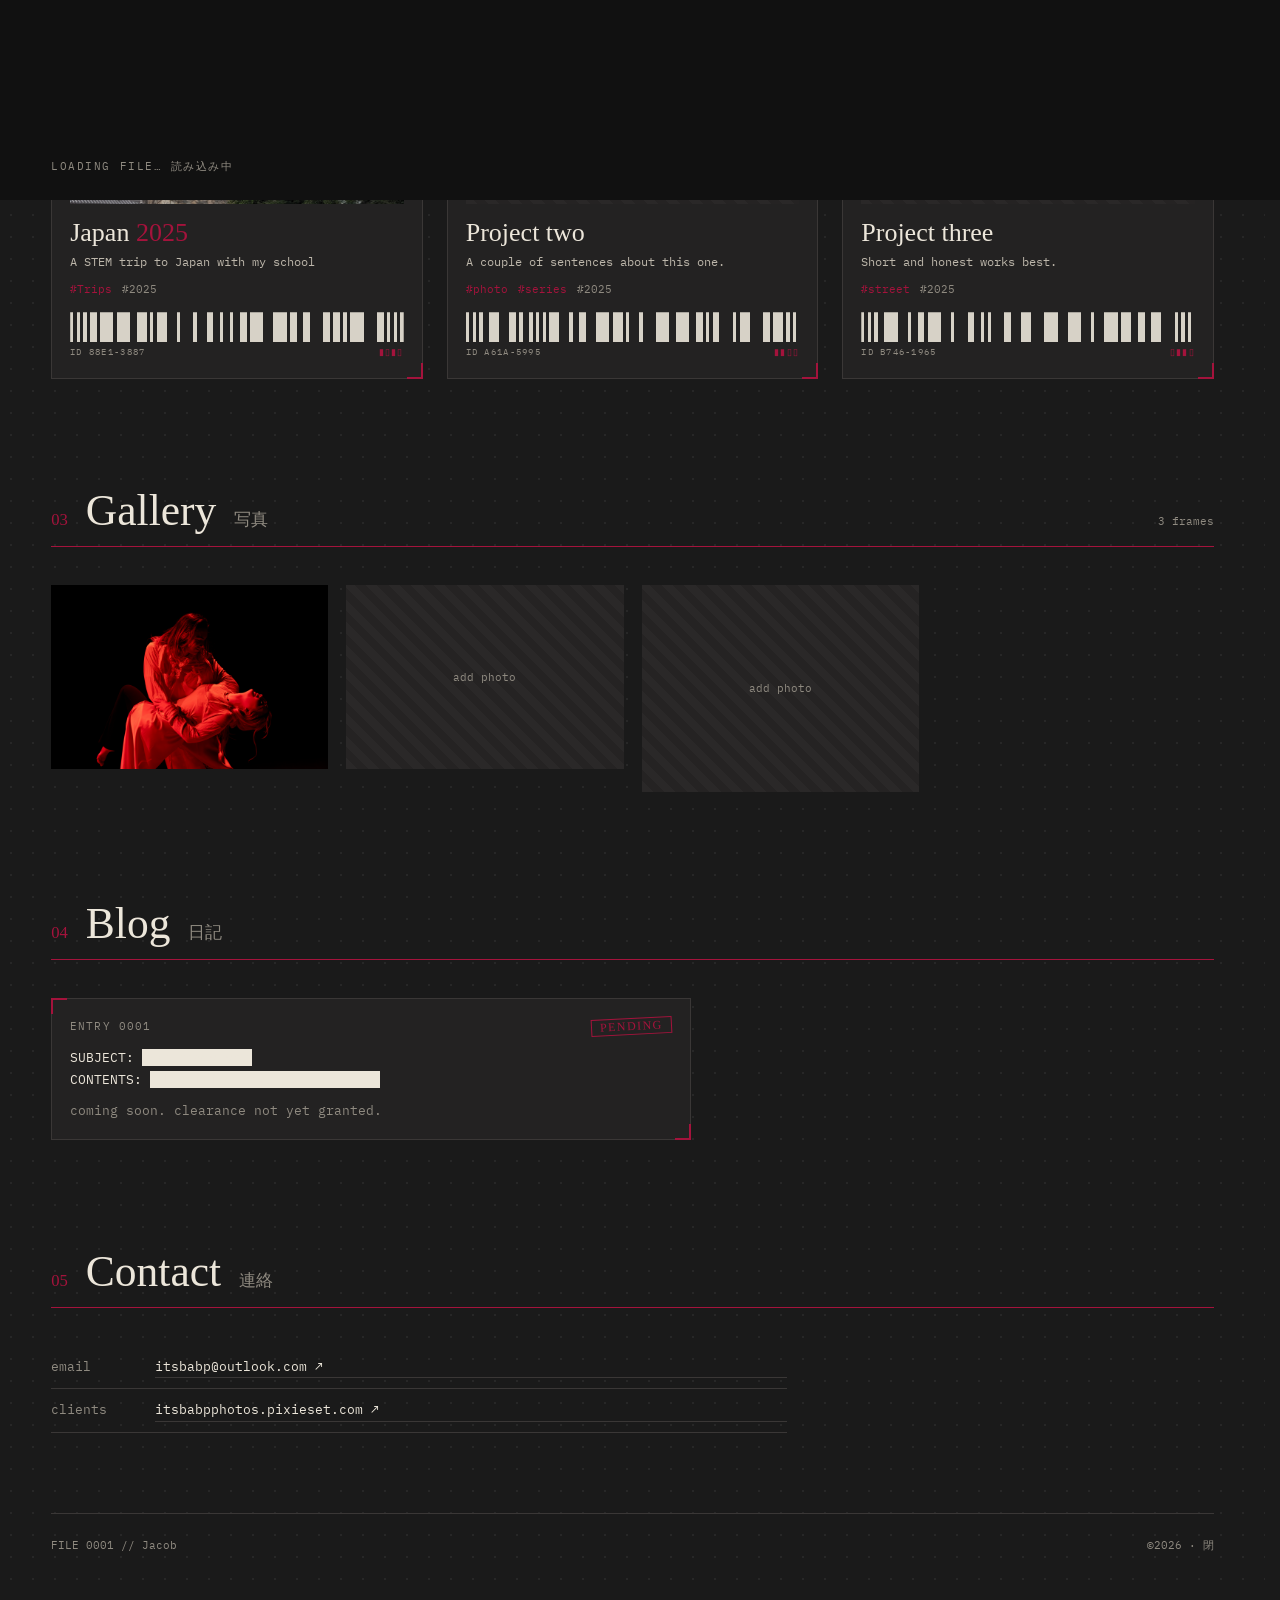
==== commit 9451d025: "changing stuff" ====
--- a/index.html
+++ b/index.html
@@ -3,12 +3,13 @@
 <head>
 <meta charset="utf-8">
 <meta name="viewport" content="width=device-width,initial-scale=1">
-<title>Jaco's · Photography</title>
+<title>Jacob's · Photography</title>
 <meta name="description" content="Photography portfolio of YOUR NAME.">
 <meta name="theme-color" content="#1a1a1a">
 <link rel="icon" type="image/svg+xml" href="favicon.svg">
-<link href="https://fonts.googleapis.com/css2?family=DotGothic16&family=IBM+Plex+Mono:wght@400;500&display=swap" rel="stylesheet">
+<link href="https://fonts.googleapis.com/css2?family=Space+Grotesk:wght@400;500;600&family=Zen+Kaku+Gothic+New:wght@500&family=IBM+Plex+Mono:wght@400;500&display=swap" rel="stylesheet">
 <link rel="stylesheet" href="style.css">
+<script src="transition.js"></script>
 </head>
 <body>
 <div id="ld"><div><span>accessing file</span><span>アクセス中</span></div><div><b id="cn">000</b><span id="lt">hold tight</span></div></div>
--- a/style.css
+++ b/style.css
@@ -6,7 +6,7 @@
 button{font:inherit}
 header{position:fixed;top:0;left:0;right:0;z-index:30;display:flex;justify-content:space-between;align-items:center;gap:16px;flex-wrap:wrap;padding:14px var(--p);background:rgba(26,26,26,.9);backdrop-filter:blur(8px);border-bottom:1px solid var(--line)}
 #pg{position:absolute;left:0;bottom:-1px;height:2px;width:0;background:var(--red)}
-.logo{font:24px DotGothic16;text-decoration:none;letter-spacing:.06em}
+.logo{font:24px 'Space Grotesk','Zen Kaku Gothic New',sans-serif;text-decoration:none;letter-spacing:.06em}
 .logo i{color:var(--red);font-style:normal}
 nav{display:flex;gap:22px;flex-wrap:wrap}
 nav a{text-decoration:none;color:var(--mut);text-transform:uppercase;font-size:11px;letter-spacing:.08em;line-height:1.3}
@@ -21,15 +21,15 @@
 #ld{position:fixed;inset:0;z-index:99;background:#111;display:flex;flex-direction:column;justify-content:space-between;padding:28px var(--p);transition:transform .9s cubic-bezier(.77,0,.18,1)}
 #ld.off{transform:translateY(-100%)}
 #ld div{display:flex;justify-content:space-between;align-items:flex-end;color:var(--mut);font-size:11px;letter-spacing:.14em;text-transform:uppercase}
-#ld b{font:400 clamp(90px,24vw,300px)/.8 DotGothic16;color:var(--fg);letter-spacing:-.02em}
+#ld b{font:500 clamp(90px,24vw,300px)/.8 DotGothic16;color:var(--fg);letter-spacing:-.02em}
 section{padding:110px var(--p) 0}
 .sh{display:flex;align-items:baseline;gap:18px;padding-bottom:14px;margin-bottom:38px;position:relative}
 .sh:after,.sh:before{content:"";position:absolute;left:0;right:0;bottom:0;height:1px;background:var(--line)}
 .sh:before{background:var(--red);z-index:1;transform:scaleX(0);transform-origin:left;transition:transform 1.3s cubic-bezier(.2,.7,.2,1) .2s}
 .sh.in:before{transform:none}
-.sh b{font:400 clamp(16px,2vw,26px) DotGothic16;color:var(--red)}
-.sh h2{font:400 clamp(44px,8vw,128px)/.9 DotGothic16}
-.sh span{font:clamp(16px,2vw,26px) DotGothic16;color:var(--mut)}
+.sh b{font:500 clamp(13px,1.3vw,18px) DotGothic16;color:var(--red)}
+.sh h2{font:500 clamp(28px,3.4vw,48px)/1 DotGothic16}
+.sh span{font:clamp(13px,1.3vw,18px) DotGothic16;color:var(--mut)}
 .sh em{margin-left:auto;color:var(--mut);font-style:normal;font-size:11px}
 .cd{position:relative;background:var(--card);border:1px solid var(--line);padding:18px}
 .cd:before,.cd:after{content:"";position:absolute;width:14px;height:14px;border:2px solid var(--red)}
@@ -45,7 +45,7 @@
 .rv{opacity:0;transform:translateY(36px);transition:opacity .9s,transform .9s;transition-delay:var(--d,0s)}
 .rv.in{opacity:1;transform:none}
 .hero{min-height:100svh;padding-top:110px;padding-bottom:20px;display:grid;grid-template-columns:minmax(0,1.5fr) minmax(280px,430px);gap:var(--p);align-items:center}
-h1{font:400 clamp(34px,5.2vw,84px)/1.1 DotGothic16;margin-bottom:26px;max-width:20em}
+h1{font:500 clamp(34px,5.2vw,84px)/1.1 DotGothic16;margin-bottom:26px;max-width:20em}
 h1 .w{display:inline-block;overflow:hidden;vertical-align:top;padding-bottom:.08em}
 h1 .w i{display:inline-block;font-style:normal;transform:translateY(110%);transition:transform 1s cubic-bezier(.2,.7,.2,1);transition-delay:calc(var(--d)*1s)}
 body.go h1 .w i{transform:none}
@@ -63,7 +63,7 @@
 .sheet div{display:grid;grid-template-columns:8em 1fr;border-bottom:1px solid var(--line);padding:10px 0}.sheet b{color:var(--mut);font-weight:400}
 .gr{display:grid;gap:24px;grid-template-columns:repeat(auto-fill,minmax(min(100%,340px),1fr))}
 .cf .top{display:flex;justify-content:space-between;align-items:center;margin-bottom:12px;color:var(--mut);font-size:11px;letter-spacing:.1em}
-.cf h3{font:400 26px DotGothic16;margin:14px 0 4px}.cf p{color:#bdb7ab;font-size:12px}
+.cf h3{font:500 26px DotGothic16;margin:14px 0 4px}.cf p{color:#bdb7ab;font-size:12px}
 .tg{margin-top:8px;color:var(--red);font-size:11px}.tg span{margin-right:10px}.tg span:before{content:'#'}
 .cf a.o{display:inline-block;margin-top:10px;font-size:11px}
 .ms{columns:4 260px;column-gap:18px}
@@ -73,7 +73,7 @@
 .fr:hover img{transform:scale(1.04)}
 .fr .ov{position:absolute;inset:0;display:flex;flex-direction:column;justify-content:space-between;padding:12px;opacity:0;transition:opacity .35s;background:linear-gradient(rgba(0,0,0,.45),transparent 30%,transparent 55%,rgba(0,0,0,.8));pointer-events:none;font-size:11px}
 .fr:hover .ov{opacity:1}.ov small{display:block;color:#c9bfae;font-size:10px}
-.big{display:block;font:400 clamp(40px,9vw,150px)/.95 DotGothic16;text-decoration:none;margin:10px 0 14px}
+.big{display:block;font:500 clamp(40px,9vw,150px)/.95 DotGothic16;text-decoration:none;margin:10px 0 14px}
 .big:hover{color:var(--red)}
 .rd{background:var(--fg);color:var(--fg);user-select:none;padding:0 3px}
 footer{display:flex;justify-content:space-between;flex-wrap:wrap;gap:12px;margin-top:80px;padding:22px 0 30px;border-top:1px solid var(--line);color:var(--mut);font-size:11px}
@@ -95,4 +95,6 @@
 .pl .ph img{transition:transform .9s cubic-bezier(.2,.7,.2,1)}
 .pl:hover .ph img{transform:scale(1.05)}
 .pl:after{content:'OPEN FILE →';position:absolute;left:0;right:0;bottom:0;padding:10px 12px;background:linear-gradient(transparent,rgba(0,0,0,.85));font-size:11px;letter-spacing:.14em;opacity:0;transition:opacity .3s}
-.pl:hover:after{opacity:1}+.pl:hover:after{opacity:1}
+.sheet a{color:var(--fg);text-decoration:none;border-bottom:1px solid var(--line)}
+.sheet a:hover{color:var(--red);border-color:var(--red)}
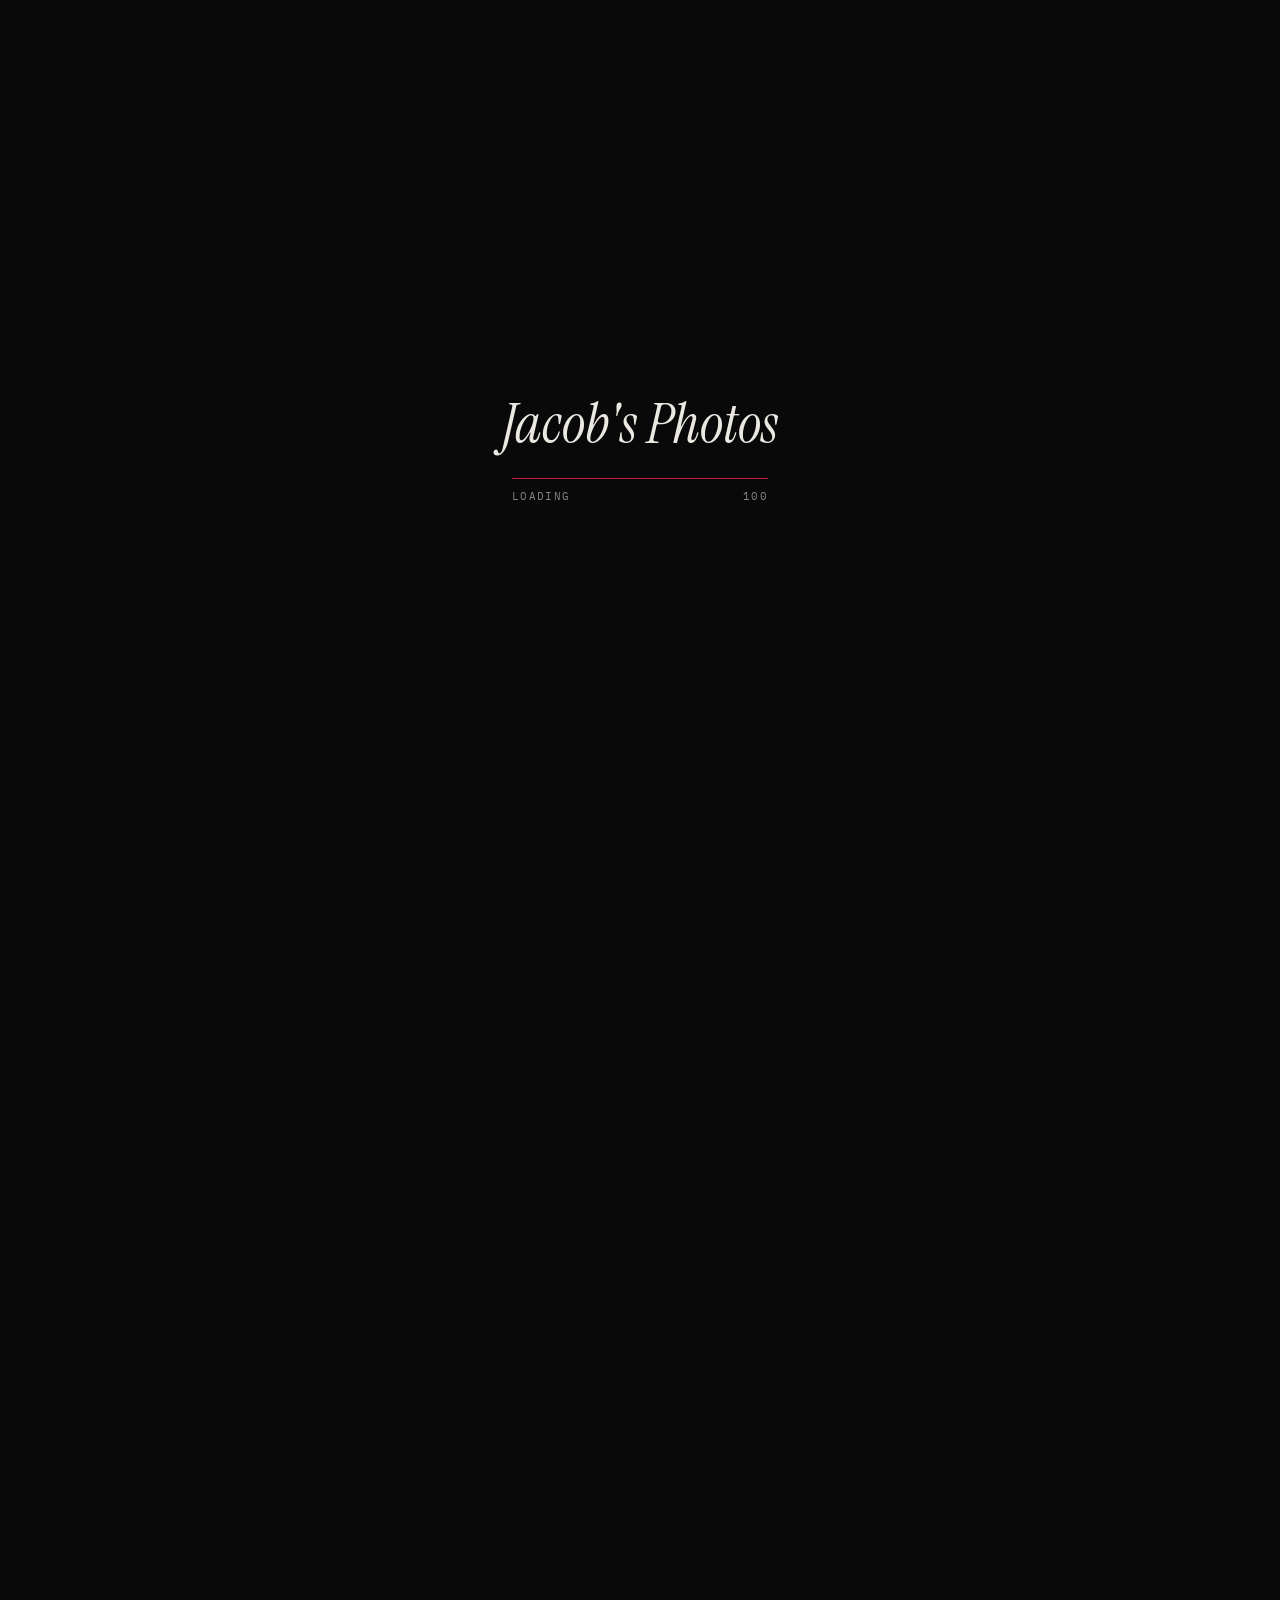
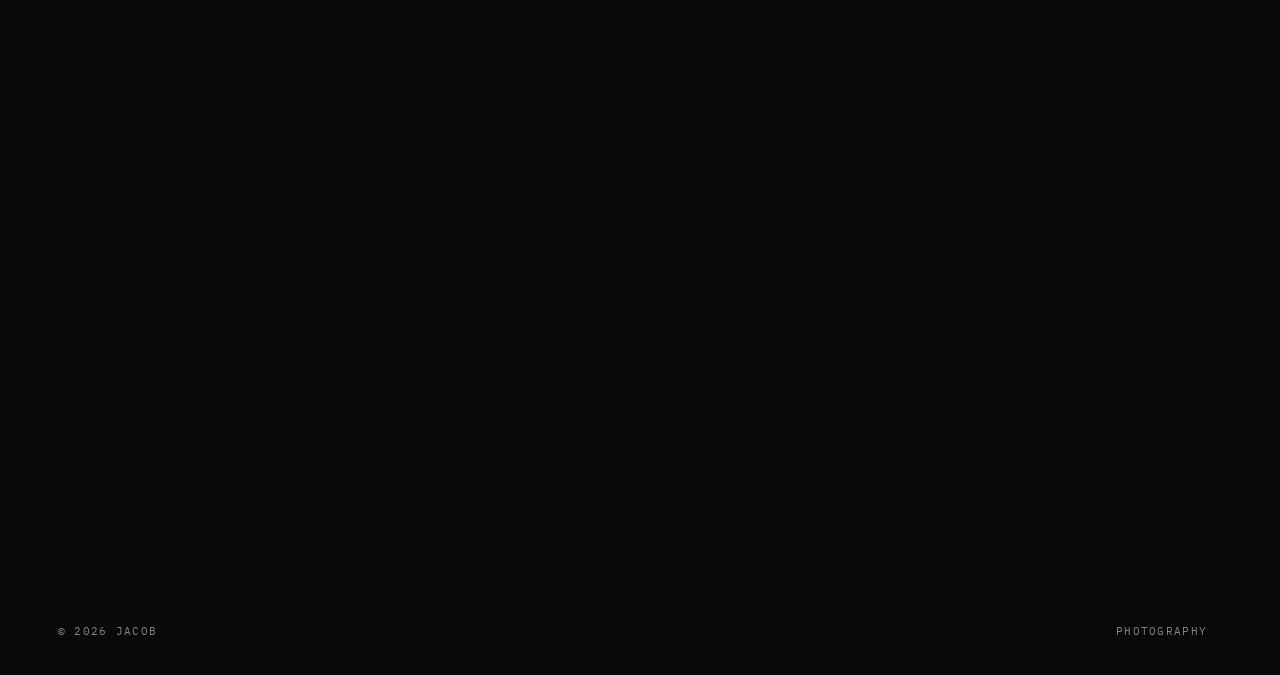
==== commit 1ecc0d41: "changed the whole website, got bored of the other one" ====
--- a/index.html
+++ b/index.html
@@ -3,25 +3,20 @@
 <head>
 <meta charset="utf-8">
 <meta name="viewport" content="width=device-width,initial-scale=1">
-<title>Jacob's · Photography</title>
-<meta name="description" content="Photography portfolio of YOUR NAME.">
-<meta name="theme-color" content="#1a1a1a">
+<title>Jacob's Photos · Photography</title>
+<meta name="description" content="Photography portfolio.">
+<meta name="theme-color" content="#09090a">
 <link rel="icon" type="image/svg+xml" href="favicon.svg">
-<link href="https://fonts.googleapis.com/css2?family=Space+Grotesk:wght@400;500;600&family=Zen+Kaku+Gothic+New:wght@500&family=IBM+Plex+Mono:wght@400;500&display=swap" rel="stylesheet">
-<link rel="stylesheet" href="style.css">
-<script src="transition.js"></script>
+<link href="https://fonts.googleapis.com/css2?family=Instrument+Serif:ital@0;1&family=Space+Grotesk:wght@400;500&family=Zen+Kaku+Gothic+New:wght@500&family=IBM+Plex+Mono:wght@400&display=swap" rel="stylesheet">
+<link rel="stylesheet" href="style.css?v=1">
+<script>try{sessionStorage.getItem('pt')&&document.documentElement.classList.add('pt')}catch(e){}</script>
 </head>
-<body>
-<div id="ld"><div><span>accessing file</span><span>アクセス中</span></div><div><b id="cn">000</b><span id="lt">hold tight</span></div></div>
-<div class="hud"><i></i><i></i><i></i><i></i></div>
-<div class="rail l">FILE 0001 // PHOTOGRAPHY // 写真</div>
-<div class="rail r" id="sec">00 / INDEX</div>
-<header><a class="logo" href="#top" id="lg"></a><nav id="nv"></nav><div id="pg"></div></header>
+<body data-page="home">
+<div id="ld"><div class="lc"><div class="lt" id="lt"></div><div class="ln"><i id="lbar"></i></div><div class="lm m"><span>loading</span><span id="lnum">000</span></div></div></div>
+<header id="hd"></header>
 <main id="app"></main>
-<div class="sb"><span>SCROLL <span id="sp">000</span>%</span><span id="xy">X 0000 Y 0000</span><span id="ck">--:--:--</span></div>
-<div id="lb"><div class="st"><img id="lbi" alt=""></div><div class="bar"><span id="lbc"></span><span><button onclick="step(-1)">← prev</button> <button onclick="step(1)">next →</button> <button onclick="cl()">close ✕</button></span></div></div>
-<script>addEventListener('error',e=>{const l=document.getElementById('ld');if(l)l.remove();document.body.insertAdjacentHTML('afterbegin','<pre style="position:fixed;z-index:999;top:0;left:0;right:0;background:#a4133c;color:#fff;padding:12px;font:12px monospace;white-space:pre-wrap">Site error: '+e.message+' ('+(e.filename||'').split('/').pop()+':'+e.lineno+')</pre>')})</script>
-<script src="content.js"></script>
-<script src="script.js"></script>
+<script src="content.js?v=1"></script>
+<script src="common.js?v=1"></script>
+<script src="script.js?v=1"></script>
 </body>
 </html>
--- a/style.css
+++ b/style.css
@@ -1,100 +1,96 @@
-:root{--bg:#1a1a1a;--card:#232222;--fg:#ece6da;--mut:#8f8a80;--red:#a4133c;--line:#3a3736;--p:clamp(20px,4vw,72px)}
+:root{--bg:#09090a;--fg:#ebe8e1;--mut:#8a867e;--line:#1f1e1c;--red:#c01f48;--p:clamp(20px,4.5vw,80px);--serif:'Instrument Serif','Cormorant Garamond',Georgia,serif;--sans:'Space Grotesk','Zen Kaku Gothic New',sans-serif;--mono:'IBM Plex Mono',monospace;--e:cubic-bezier(.2,.7,.2,1)}
 *{box-sizing:border-box;margin:0;padding:0}
-html{scroll-behavior:smooth}
-body{background:var(--bg) radial-gradient(#ffffff0e 1px,transparent 1.2px) 0 0/22px 22px;color:var(--fg);font:13px/1.65 'IBM Plex Mono',monospace;padding-bottom:40px}
-a{color:inherit}
-button{font:inherit}
-header{position:fixed;top:0;left:0;right:0;z-index:30;display:flex;justify-content:space-between;align-items:center;gap:16px;flex-wrap:wrap;padding:14px var(--p);background:rgba(26,26,26,.9);backdrop-filter:blur(8px);border-bottom:1px solid var(--line)}
-#pg{position:absolute;left:0;bottom:-1px;height:2px;width:0;background:var(--red)}
-.logo{font:24px 'Space Grotesk','Zen Kaku Gothic New',sans-serif;text-decoration:none;letter-spacing:.06em}
-.logo i{color:var(--red);font-style:normal}
-nav{display:flex;gap:22px;flex-wrap:wrap}
-nav a{text-decoration:none;color:var(--mut);text-transform:uppercase;font-size:11px;letter-spacing:.08em;line-height:1.3}
-nav a small{display:block;font:11px DotGothic16;color:var(--red);letter-spacing:0}
+html{scroll-behavior:smooth;scrollbar-gutter:stable}
+body{background:var(--bg);color:var(--fg);font:15px/1.65 var(--sans);-webkit-font-smoothing:antialiased}
+a{color:inherit;text-decoration:none}
+img{display:block}
+button{font:inherit;color:inherit;background:none;border:0;cursor:pointer}
+.m{font:11px/1.4 var(--mono);letter-spacing:.12em;text-transform:uppercase;color:var(--mut)}
+header{position:fixed;top:0;left:0;right:0;z-index:30;display:flex;justify-content:space-between;align-items:center;gap:16px;padding:20px var(--p) 36px;background:linear-gradient(var(--bg) 35%,transparent)}
+.logo{font:italic 400 25px var(--serif)}
+nav{display:flex;gap:28px;flex-wrap:wrap}
+nav a{font-size:13px;color:var(--mut);transition:color .3s}
 nav a:hover,nav a.on{color:var(--fg)}
-.hud i{position:fixed;width:18px;height:18px;border:2px solid var(--red);z-index:40;pointer-events:none}
-.hud i:nth-child(1){top:8px;left:8px;border-right:0;border-bottom:0}.hud i:nth-child(2){top:8px;right:8px;border-left:0;border-bottom:0}
-.hud i:nth-child(3){bottom:40px;left:8px;border-right:0;border-top:0}.hud i:nth-child(4){bottom:40px;right:8px;border-left:0;border-top:0}
-.rail{position:fixed;top:50%;z-index:20;writing-mode:vertical-rl;color:var(--mut);font-size:10px;letter-spacing:.3em;white-space:nowrap}
-.rail.l{left:12px;transform:translateY(-50%) rotate(180deg)}.rail.r{right:12px;transform:translateY(-50%)}
-.sb{position:fixed;left:0;right:0;bottom:0;z-index:30;display:flex;justify-content:space-between;gap:12px;padding:9px var(--p);background:rgba(26,26,26,.94);border-top:1px solid var(--line);color:var(--mut);font-size:10px;letter-spacing:.12em}
-#ld{position:fixed;inset:0;z-index:99;background:#111;display:flex;flex-direction:column;justify-content:space-between;padding:28px var(--p);transition:transform .9s cubic-bezier(.77,0,.18,1)}
-#ld.off{transform:translateY(-100%)}
-#ld div{display:flex;justify-content:space-between;align-items:flex-end;color:var(--mut);font-size:11px;letter-spacing:.14em;text-transform:uppercase}
-#ld b{font:500 clamp(90px,24vw,300px)/.8 DotGothic16;color:var(--fg);letter-spacing:-.02em}
-section{padding:110px var(--p) 0}
-.sh{display:flex;align-items:baseline;gap:18px;padding-bottom:14px;margin-bottom:38px;position:relative}
-.sh:after,.sh:before{content:"";position:absolute;left:0;right:0;bottom:0;height:1px;background:var(--line)}
-.sh:before{background:var(--red);z-index:1;transform:scaleX(0);transform-origin:left;transition:transform 1.3s cubic-bezier(.2,.7,.2,1) .2s}
+section{padding:130px var(--p) 0}
+.sh{display:flex;align-items:baseline;gap:14px;padding-top:14px;margin-bottom:44px;position:relative;border-top:1px solid var(--line)}
+.sh:before{content:"";position:absolute;left:0;top:-1px;height:1px;width:100%;background:var(--red);transform:scaleX(0);transform-origin:left;transition:transform 1.5s var(--e) .25s}
 .sh.in:before{transform:none}
-.sh b{font:500 clamp(13px,1.3vw,18px) DotGothic16;color:var(--red)}
-.sh h2{font:500 clamp(28px,3.4vw,48px)/1 DotGothic16}
-.sh span{font:clamp(13px,1.3vw,18px) DotGothic16;color:var(--mut)}
-.sh em{margin-left:auto;color:var(--mut);font-style:normal;font-size:11px}
-.cd{position:relative;background:var(--card);border:1px solid var(--line);padding:18px}
-.cd:before,.cd:after{content:"";position:absolute;width:14px;height:14px;border:2px solid var(--red)}
-.cd:before{top:-1px;left:-1px;border-right:0;border-bottom:0}.cd:after{bottom:-1px;right:-1px;border-left:0;border-top:0}
-.bcw{margin-top:14px}
-.bc{clip-path:inset(0 100% 0 0);transition:clip-path 1.2s steps(26) .3s}
-.in .bc,.bc.in{clip-path:inset(0)}
-.bc svg{display:block;width:100%;height:30px;color:var(--fg);opacity:.9}
-.bl{display:flex;justify-content:space-between;color:var(--mut);font-size:9px;letter-spacing:.14em;margin-top:3px}.bl i{font-style:normal;color:var(--red)}
-.st{display:inline-block;border:1px solid var(--red);color:var(--red);padding:0 8px;font:12px DotGothic16;letter-spacing:.12em;transform:rotate(-3deg)}
-.ph{aspect-ratio:var(--r,4/3);background:repeating-linear-gradient(45deg,#2a2828 0 8px,#252323 8px 16px);display:grid;place-items:center;text-align:center;color:var(--mut);font-size:11px;overflow:hidden;position:relative}
-.ph img{position:absolute;inset:0;width:100%;height:100%;object-fit:cover}
-.rv{opacity:0;transform:translateY(36px);transition:opacity .9s,transform .9s;transition-delay:var(--d,0s)}
-.rv.in{opacity:1;transform:none}
-.hero{min-height:100svh;padding-top:110px;padding-bottom:20px;display:grid;grid-template-columns:minmax(0,1.5fr) minmax(280px,430px);gap:var(--p);align-items:center}
-h1{font:500 clamp(34px,5.2vw,84px)/1.1 DotGothic16;margin-bottom:26px;max-width:20em}
-h1 .w{display:inline-block;overflow:hidden;vertical-align:top;padding-bottom:.08em}
-h1 .w i{display:inline-block;font-style:normal;transform:translateY(110%);transition:transform 1s cubic-bezier(.2,.7,.2,1);transition-delay:calc(var(--d)*1s)}
-body.go h1 .w i{transform:none}
-h1 .hl{color:var(--red)}
-.hero p{max-width:34rem;color:#bdb7ab;margin-bottom:8px}
-.lk{margin-top:18px}.lk a{margin-right:20px;color:var(--red);text-decoration:none;border-bottom:1px solid var(--red)}
-.idh{display:flex;justify-content:space-between;color:var(--mut);font-size:11px;letter-spacing:.1em;margin-bottom:12px}
-.idc{margin-top:14px}
-dl{display:grid;grid-template-columns:5.5em 1fr;gap:3px 12px}dt{color:var(--mut)}
-.mq{overflow:hidden;white-space:nowrap;background:var(--red);padding:10px 0;font:22px DotGothic16;letter-spacing:.06em}
-.mq div{display:inline-block;animation:mq 45s linear infinite}
-@keyframes mq{to{transform:translateX(-50%)}}
-.ab{display:grid;grid-template-columns:1.1fr 1fr;gap:var(--p);align-items:start}
-.stm{font:clamp(22px,3vw,44px)/1.25 DotGothic16}
-.sheet div{display:grid;grid-template-columns:8em 1fr;border-bottom:1px solid var(--line);padding:10px 0}.sheet b{color:var(--mut);font-weight:400}
-.gr{display:grid;gap:24px;grid-template-columns:repeat(auto-fill,minmax(min(100%,340px),1fr))}
-.cf .top{display:flex;justify-content:space-between;align-items:center;margin-bottom:12px;color:var(--mut);font-size:11px;letter-spacing:.1em}
-.cf h3{font:500 26px DotGothic16;margin:14px 0 4px}.cf p{color:#bdb7ab;font-size:12px}
-.tg{margin-top:8px;color:var(--red);font-size:11px}.tg span{margin-right:10px}.tg span:before{content:'#'}
-.cf a.o{display:inline-block;margin-top:10px;font-size:11px}
-.ms{columns:4 260px;column-gap:18px}
-.fr{break-inside:avoid;margin-bottom:18px;position:relative;cursor:pointer;overflow:hidden;background:var(--card);outline:1px solid transparent;transition:outline-color .3s}
-.fr:hover{outline-color:var(--red)}
-.fr img{width:100%;display:block;transition:transform .9s cubic-bezier(.2,.7,.2,1)}
-.fr:hover img{transform:scale(1.04)}
-.fr .ov{position:absolute;inset:0;display:flex;flex-direction:column;justify-content:space-between;padding:12px;opacity:0;transition:opacity .35s;background:linear-gradient(rgba(0,0,0,.45),transparent 30%,transparent 55%,rgba(0,0,0,.8));pointer-events:none;font-size:11px}
-.fr:hover .ov{opacity:1}.ov small{display:block;color:#c9bfae;font-size:10px}
-.big{display:block;font:500 clamp(40px,9vw,150px)/.95 DotGothic16;text-decoration:none;margin:10px 0 14px}
-.big:hover{color:var(--red)}
-.rd{background:var(--fg);color:var(--fg);user-select:none;padding:0 3px}
-footer{display:flex;justify-content:space-between;flex-wrap:wrap;gap:12px;margin-top:80px;padding:22px 0 30px;border-top:1px solid var(--line);color:var(--mut);font-size:11px}
-#lb{position:fixed;inset:0;z-index:60;background:#000;display:flex;flex-direction:column;padding:24px 24px 16px;cursor:zoom-out;opacity:0;visibility:hidden;transition:opacity .35s,visibility 0s .35s;overscroll-behavior:contain}
-#lb.on{opacity:1;visibility:visible;transition:opacity .35s}
-#lb img{transform:scale(.92) translateY(14px);opacity:0;transition:transform .55s cubic-bezier(.2,.7,.2,1),opacity .4s}
-#lb.on img{transform:none;opacity:1}
-#lb .bar{transform:translateY(16px);opacity:0;transition:transform .5s .1s,opacity .5s .1s}
-#lb.on .bar{transform:none;opacity:1}
-html{scrollbar-gutter:stable}
-#lb .st{flex:1;min-height:0;display:grid;place-items:center;border:0;transform:none;padding:0;color:inherit;font:inherit;letter-spacing:0}
-#lb img{max-width:100%;max-height:calc(100dvh - 110px);object-fit:contain;cursor:default}
-#lb .bar{display:flex;justify-content:space-between;align-items:center;gap:12px;flex-wrap:wrap;padding-top:12px;color:var(--mut);font-size:11px;cursor:default}
-#lb button{background:none;border:1px solid var(--line);color:var(--fg);padding:4px 12px;cursor:pointer}
-#lb button:hover{border-color:var(--red);color:var(--red)}
-@media(max-width:900px){.rail{display:none}.hero,.ab{grid-template-columns:1fr}.hero{padding-top:130px}}
-@media(prefers-reduced-motion:reduce){*{animation:none!important;transition:none!important}.rv{opacity:1;transform:none}h1 i{transform:none}.bc{clip-path:none}}
-.pl{display:block;position:relative;overflow:hidden;cursor:pointer}
-.pl .ph img{transition:transform .9s cubic-bezier(.2,.7,.2,1)}
-.pl:hover .ph img{transform:scale(1.05)}
-.pl:after{content:'OPEN FILE →';position:absolute;left:0;right:0;bottom:0;padding:10px 12px;background:linear-gradient(transparent,rgba(0,0,0,.85));font-size:11px;letter-spacing:.14em;opacity:0;transition:opacity .3s}
-.pl:hover:after{opacity:1}
-.sheet a{color:var(--fg);text-decoration:none;border-bottom:1px solid var(--line)}
-.sheet a:hover{color:var(--red);border-color:var(--red)}+.sh h2{font:400 clamp(30px,3.4vw,50px)/1 var(--serif)}
+.sh .jp{font-family:var(--sans)}
+/* blur-to-sharp reveal: big things move slower, small things faster */
+.rv{opacity:0;filter:blur(14px);transform:translateY(18px);transition:opacity var(--t,.9s) var(--e),filter var(--t,.9s) var(--e),transform var(--t,.9s) var(--e);transition-delay:var(--d,0s)}
+.rv.big{--t:1.7s}
+.rv.in{opacity:1;filter:none;transform:none}
+.w{display:inline-block;opacity:0;filter:blur(14px);transform:translateY(.3em);transition:opacity 1.2s var(--e),filter 1.2s var(--e),transform 1.2s var(--e);transition-delay:calc(var(--i)*.075s + .15s)}
+body.go .w{opacity:1;filter:none;transform:none}
+.hl{color:var(--red);font-style:italic}
+/* loader */
+#ld{position:fixed;inset:0;z-index:99;background:var(--bg);display:grid;place-items:center;transition:opacity .9s var(--e),filter .9s var(--e)}
+#ld.off{opacity:0;filter:blur(12px);pointer-events:none}
+.lc{text-align:center}
+.lt{white-space:nowrap;font:italic 400 clamp(32px,4.4vw,56px)/1 var(--serif);opacity:0;filter:blur(14px);animation:lin 1.3s .1s var(--e) forwards}
+@keyframes lin{to{opacity:1;filter:none}}
+.ln,.lm{width:clamp(170px,20vw,260px);margin-left:auto;margin-right:auto}
+.ln{height:1px;background:var(--line);margin-top:26px;margin-bottom:10px;overflow:hidden}
+.ln i{display:block;height:100%;background:var(--red);transform:scaleX(0);transform-origin:left}
+.lm{display:flex;justify-content:space-between}
+/* hero */
+.hero{min-height:90svh;padding-top:150px;padding-bottom:50px;display:flex;flex-direction:column;justify-content:center}
+h1{font:400 clamp(40px,6.6vw,112px)/1.02 var(--serif);letter-spacing:-.01em;max-width:15em;margin-bottom:38px}
+.hm{display:flex;justify-content:space-between;align-items:flex-end;gap:30px;flex-wrap:wrap}
+.hm p{color:var(--mut);max-width:30rem}
+.lk a{margin-left:24px;border-bottom:1px solid var(--line);transition:border-color .3s,color .3s}
+.lk a:hover{color:var(--red);border-color:var(--red)}
+.himg{margin:0 var(--p)}
+.himg img{width:100%;height:min(80vh,56vw);object-fit:cover;object-position:center 30%}
+/* about */
+.ab{display:grid;grid-template-columns:minmax(200px,320px) minmax(0,1fr);gap:clamp(24px,5vw,90px);align-items:start}
+.ab>img,.ab>.pbox{width:100%;aspect-ratio:4/5;object-fit:cover}
+.stm{font:400 clamp(24px,3vw,44px)/1.25 var(--serif);max-width:28em;margin-bottom:36px}
+.rows div{display:grid;grid-template-columns:8em 1fr;gap:18px;padding:14px 0;border-top:1px solid var(--line)}
+.rows small{display:block;color:var(--mut);margin-top:4px;font-size:13px}
+.rows a{border-bottom:1px solid var(--line);transition:border-color .3s,color .3s}
+.rows a:hover{color:var(--red);border-color:var(--red)}
+/* work */
+.gr{display:grid;gap:clamp(24px,3vw,48px);grid-template-columns:repeat(auto-fill,minmax(min(100%,420px),1fr))}
+.pc{display:block}
+.pi{aspect-ratio:3/2;overflow:hidden;background:#121211;display:grid;place-items:center}
+.pi img{width:100%;height:100%;object-fit:cover;transition:transform 1.5s var(--e);will-change:transform;backface-visibility:hidden}
+.pc:hover .pi img{transform:scale(1.04)}
+.pc .mt{display:flex;justify-content:space-between;margin:14px 0 4px}
+.pc h3{font:400 clamp(28px,2.8vw,40px)/1.1 var(--serif);transition:color .3s}
+.pc:hover h3{color:var(--red)}
+.pc p{color:var(--mut)}
+/* gallery */
+.ms{columns:3 300px;column-gap:16px}
+.fr{break-inside:avoid;margin-bottom:16px;position:relative;cursor:zoom-in;overflow:hidden;background:#121211}
+.fr img{width:100%;transition:transform 1.5s var(--e);will-change:transform;backface-visibility:hidden}
+.fr:hover img{transform:scale(1.03)}
+.fr .ph{aspect-ratio:var(--r);display:grid;place-items:center}
+.fr .cp{position:absolute;left:0;right:0;bottom:0;padding:30px 14px 12px;background:linear-gradient(transparent,rgba(0,0,0,.75));opacity:0;transition:opacity .4s;font-size:13px;pointer-events:none}
+.fr:hover .cp{opacity:1}
+.cp small{display:block;color:#b9b4aa;font-size:11px}
+/* project page */
+.pj{padding:130px var(--p) 0}
+.back{display:inline-block;margin-bottom:22px}
+.back:hover{color:var(--fg)}
+.pj h1{font-size:clamp(34px,4.8vw,76px);margin-bottom:18px}
+.lede{max-width:40rem;color:var(--mut);font-size:16px}
+.meta{display:flex;gap:28px;flex-wrap:wrap;margin-top:22px}
+.pg{padding:48px var(--p) 0}
+footer{display:flex;justify-content:space-between;gap:12px;flex-wrap:wrap;padding:110px var(--p) 36px}
+/* lightbox */
+#lb{position:fixed;inset:0;z-index:60;background:#050505;display:flex;flex-direction:column;padding:24px 24px 16px;cursor:zoom-out;opacity:0;visibility:hidden;transition:opacity .45s,visibility 0s .45s;overscroll-behavior:contain}
+#lb.on{opacity:1;visibility:visible;transition:opacity .45s}
+#lb .stg{flex:1;min-height:0;display:grid;place-items:center}
+#lb img{max-width:100%;max-height:calc(100dvh - 110px);object-fit:contain;cursor:default;opacity:0;filter:blur(12px);transform:scale(.97);transition:opacity .7s var(--e),filter .7s var(--e),transform .8s var(--e)}
+#lb.on img{opacity:1;filter:none;transform:none}
+#lb .bar{display:flex;justify-content:space-between;align-items:center;gap:12px;flex-wrap:wrap;padding-top:12px;cursor:default}
+#lb button{border:1px solid var(--line);padding:4px 12px;font-size:12px;color:var(--mut)}
+#lb button:hover{color:var(--fg);border-color:var(--red)}
+/* page transitions: soft blur between pages */
+html.leaving #app{opacity:0;filter:blur(10px);transition:opacity .35s,filter .35s}
+html.pt #app{animation:pin .8s var(--e)}
+@keyframes pin{from{opacity:0;filter:blur(10px)}}
+@media(max-width:800px){.ab{grid-template-columns:1fr}nav{gap:16px}.logo{font-size:21px}.rows div{grid-template-columns:6em 1fr}}
+@media(prefers-reduced-motion:reduce){*{animation:none!important;transition:none!important}.rv,.w{opacity:1;filter:none;transform:none}.sh:before{transform:none}}
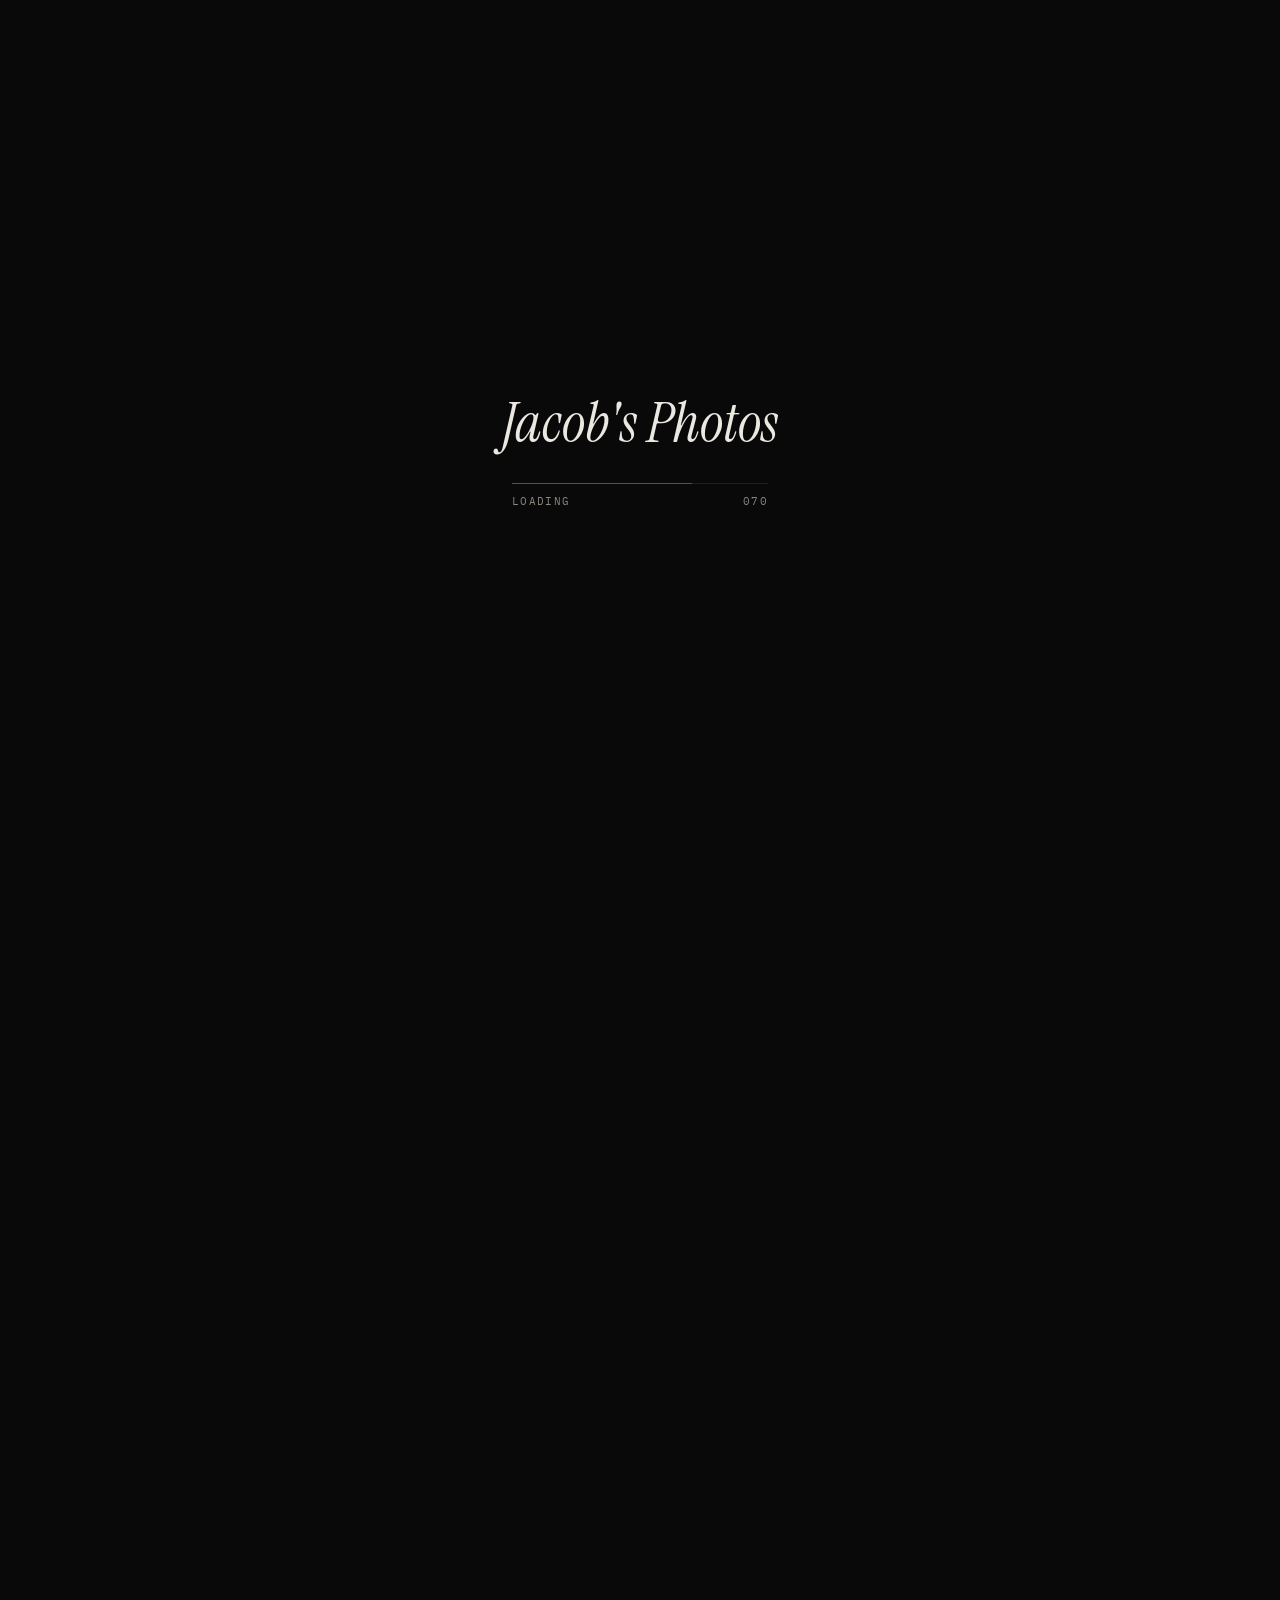
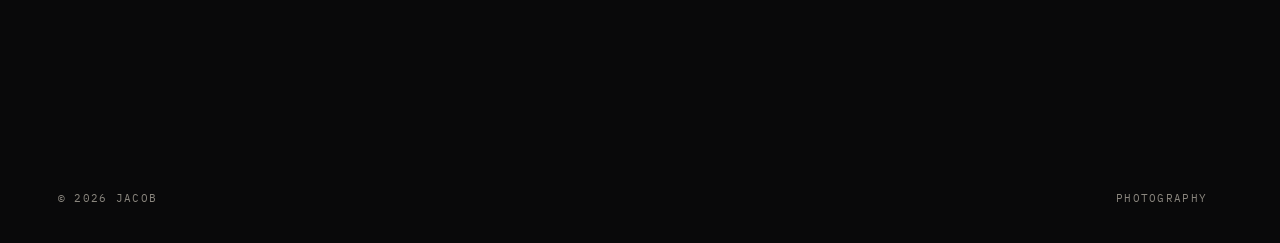
==== commit ddf1c15c: "adding fetures" ====
--- a/index.html
+++ b/index.html
@@ -7,16 +7,16 @@
 <meta name="description" content="Photography portfolio.">
 <meta name="theme-color" content="#09090a">
 <link rel="icon" type="image/svg+xml" href="favicon.svg">
-<link href="https://fonts.googleapis.com/css2?family=Instrument+Serif:ital@0;1&family=Space+Grotesk:wght@400;500&family=Zen+Kaku+Gothic+New:wght@500&family=IBM+Plex+Mono:wght@400&display=swap" rel="stylesheet">
-<link rel="stylesheet" href="style.css?v=1">
-<script>try{sessionStorage.getItem('pt')&&document.documentElement.classList.add('pt')}catch(e){}</script>
+<link href="https://fonts.googleapis.com/css2?family=Instrument+Serif:ital@0;1&family=Space+Grotesk:wght@400;500&family=IBM+Plex+Mono:wght@400&display=swap" rel="stylesheet">
+<link rel="stylesheet" href="style.css?v=4">
+<script>try{sessionStorage.getItem('pt')&&document.documentElement.classList.add('pt');sessionStorage.getItem('ld')&&document.documentElement.classList.add('seen')}catch(e){}</script>
 </head>
 <body data-page="home">
-<div id="ld"><div class="lc"><div class="lt" id="lt"></div><div class="ln"><i id="lbar"></i></div><div class="lm m"><span>loading</span><span id="lnum">000</span></div></div></div>
+<div id="ld"><div class="lbg"></div><div class="lc"><div class="lt" id="lt"></div><div class="ln"><i id="lbar"></i></div><div class="lm m"><span>loading</span><span id="lnum">000</span></div></div></div>
 <header id="hd"></header>
 <main id="app"></main>
-<script src="content.js?v=1"></script>
-<script src="common.js?v=1"></script>
-<script src="script.js?v=1"></script>
+<script src="content.js?v=4"></script>
+<script src="common.js?v=4"></script>
+<script src="script.js?v=4"></script>
 </body>
 </html>
--- a/style.css
+++ b/style.css
@@ -1,4 +1,4 @@
-:root{--bg:#09090a;--fg:#ebe8e1;--mut:#8a867e;--line:#1f1e1c;--red:#c01f48;--p:clamp(20px,4.5vw,80px);--serif:'Instrument Serif','Cormorant Garamond',Georgia,serif;--sans:'Space Grotesk','Zen Kaku Gothic New',sans-serif;--mono:'IBM Plex Mono',monospace;--e:cubic-bezier(.2,.7,.2,1)}
+:root{--bg:#09090a;--fg:#ebe8e1;--mut:#8a867e;--line:#1f1e1c;--red:#c01f48;--hl:#e0405f;--rad:12px;--p:clamp(20px,4.5vw,80px);--serif:'Instrument Serif','Cormorant Garamond',Georgia,serif;--sans:'Space Grotesk',sans-serif;--mono:'IBM Plex Mono',monospace;--e:cubic-bezier(.2,.7,.2,1)}
 *{box-sizing:border-box;margin:0;padding:0}
 html{scroll-behavior:smooth;scrollbar-gutter:stable}
 body{background:var(--bg);color:var(--fg);font:15px/1.65 var(--sans);-webkit-font-smoothing:antialiased}
@@ -7,55 +7,66 @@
 button{font:inherit;color:inherit;background:none;border:0;cursor:pointer}
 .m{font:11px/1.4 var(--mono);letter-spacing:.12em;text-transform:uppercase;color:var(--mut)}
 header{position:fixed;top:0;left:0;right:0;z-index:30;display:flex;justify-content:space-between;align-items:center;gap:16px;padding:20px var(--p) 36px;background:linear-gradient(var(--bg) 35%,transparent)}
-.logo{font:italic 400 25px var(--serif)}
+.logo{font:italic 400 25px/1.2 var(--serif)}
 nav{display:flex;gap:28px;flex-wrap:wrap}
 nav a{font-size:13px;color:var(--mut);transition:color .3s}
 nav a:hover,nav a.on{color:var(--fg)}
 section{padding:130px var(--p) 0}
 .sh{display:flex;align-items:baseline;gap:14px;padding-top:14px;margin-bottom:44px;position:relative;border-top:1px solid var(--line)}
-.sh:before{content:"";position:absolute;left:0;top:-1px;height:1px;width:100%;background:var(--red);transform:scaleX(0);transform-origin:left;transition:transform 1.5s var(--e) .25s}
+.sh:before{content:"";position:absolute;left:0;top:-1px;height:1px;width:100%;background:var(--red);transform:scaleX(0);transform-origin:left;transition:transform 1s var(--e) .15s}
 .sh.in:before{transform:none}
 .sh h2{font:400 clamp(30px,3.4vw,50px)/1 var(--serif)}
-.sh .jp{font-family:var(--sans)}
 /* blur-to-sharp reveal: big things move slower, small things faster */
-.rv{opacity:0;filter:blur(14px);transform:translateY(18px);transition:opacity var(--t,.9s) var(--e),filter var(--t,.9s) var(--e),transform var(--t,.9s) var(--e);transition-delay:var(--d,0s)}
-.rv.big{--t:1.7s}
+.rv{opacity:0;filter:blur(8px);transform:translateY(14px);transition:opacity var(--t,.6s) var(--e),filter var(--t,.6s) var(--e),transform var(--t,.6s) var(--e);transition-delay:var(--d,0s)}
+.rv.big{--t:.9s;filter:none;transform:translateY(22px) scale(.985)}
 .rv.in{opacity:1;filter:none;transform:none}
-.w{display:inline-block;opacity:0;filter:blur(14px);transform:translateY(.3em);transition:opacity 1.2s var(--e),filter 1.2s var(--e),transform 1.2s var(--e);transition-delay:calc(var(--i)*.075s + .15s)}
+.w{display:inline-block;opacity:0;filter:blur(8px);transform:translateY(.25em);transition:opacity .8s var(--e),filter .8s var(--e),transform .8s var(--e);transition-delay:calc(var(--i)*.05s + .1s)}
 body.go .w{opacity:1;filter:none;transform:none}
-.hl{color:var(--red);font-style:italic}
+.hl{color:var(--hl);font-style:italic}
 /* loader */
-#ld{position:fixed;inset:0;z-index:99;background:var(--bg);display:grid;place-items:center;transition:opacity .9s var(--e),filter .9s var(--e)}
-#ld.off{opacity:0;filter:blur(12px);pointer-events:none}
-.lc{text-align:center}
-.lt{white-space:nowrap;font:italic 400 clamp(32px,4.4vw,56px)/1 var(--serif);opacity:0;filter:blur(14px);animation:lin 1.3s .1s var(--e) forwards}
+#ld{position:fixed;inset:0;z-index:99;display:grid;place-items:center}
+#ld .lbg{position:absolute;inset:0;background:var(--bg);transition:opacity .6s var(--e)}
+#ld.off{pointer-events:none}
+#ld.off .lbg{opacity:0}
+#ld.off .ln,#ld.off .lm{opacity:0;transition:opacity .3s}
+html.seen #ld{display:none}
+html.morph .logo{opacity:0}
+.lc{position:relative;text-align:center}
+.lt{width:max-content;margin:0 auto;white-space:nowrap;font:italic 400 clamp(32px,4.4vw,56px)/1.2 var(--serif);opacity:0;filter:blur(10px);animation:lin .9s .05s var(--e) forwards}
 @keyframes lin{to{opacity:1;filter:none}}
 .ln,.lm{width:clamp(170px,20vw,260px);margin-left:auto;margin-right:auto}
 .ln{height:1px;background:var(--line);margin-top:26px;margin-bottom:10px;overflow:hidden}
 .ln i{display:block;height:100%;background:var(--red);transform:scaleX(0);transform-origin:left}
 .lm{display:flex;justify-content:space-between}
-/* hero */
-.hero{min-height:90svh;padding-top:150px;padding-bottom:50px;display:flex;flex-direction:column;justify-content:center}
-h1{font:400 clamp(40px,6.6vw,112px)/1.02 var(--serif);letter-spacing:-.01em;max-width:15em;margin-bottom:38px}
+/* hero: the photo sits behind the headline */
+.hero{position:relative;min-height:100svh;padding-top:150px;padding-bottom:56px;display:flex;flex-direction:column;justify-content:flex-end;overflow:hidden}
+.hero>*{position:relative;z-index:1}
+.hero>.hbg{position:absolute;inset:0;z-index:0}
+.hbg img{width:100%;height:100%;object-fit:cover;object-position:center 30%;opacity:0;transform:scale(1.05);transition:opacity 1.1s var(--e),transform 1.8s var(--e)}
+body.go .hbg img{opacity:1;transform:none}
+.hbg:after{content:"";position:absolute;inset:0;background:linear-gradient(to top,var(--bg) 0%,rgba(9,9,10,.78) 26%,rgba(9,9,10,.3) 60%,rgba(9,9,10,.55) 100%)}
+h1{font:400 clamp(40px,6.6vw,112px)/1.02 var(--serif);letter-spacing:-.01em;max-width:14em;margin-bottom:38px}
 .hm{display:flex;justify-content:space-between;align-items:flex-end;gap:30px;flex-wrap:wrap}
-.hm p{color:var(--mut);max-width:30rem}
-.lk a{margin-left:24px;border-bottom:1px solid var(--line);transition:border-color .3s,color .3s}
-.lk a:hover{color:var(--red);border-color:var(--red)}
-.himg{margin:0 var(--p)}
-.himg img{width:100%;height:min(80vh,56vw);object-fit:cover;object-position:center 30%}
+.hm p{color:#b9b5ac;max-width:30rem}
+.lk a{margin-left:24px;border-bottom:1px solid #3a3835;transition:border-color .3s,color .3s}
+.lk a:hover{color:var(--hl);border-color:var(--hl)}
 /* about */
 .ab{display:grid;grid-template-columns:minmax(200px,320px) minmax(0,1fr);gap:clamp(24px,5vw,90px);align-items:start}
-.ab>img,.ab>.pbox{width:100%;aspect-ratio:4/5;object-fit:cover}
+.ab>img,.ab>.pbox{width:100%;aspect-ratio:4/5;object-fit:cover;border-radius:var(--rad)}
 .stm{font:400 clamp(24px,3vw,44px)/1.25 var(--serif);max-width:28em;margin-bottom:36px}
+.rows{background:#0e0e0d;border:1px solid var(--line);border-radius:var(--rad);padding:4px 22px}
 .rows div{display:grid;grid-template-columns:8em 1fr;gap:18px;padding:14px 0;border-top:1px solid var(--line)}
+.rows div:first-child{border-top:0}
 .rows small{display:block;color:var(--mut);margin-top:4px;font-size:13px}
 .rows a{border-bottom:1px solid var(--line);transition:border-color .3s,color .3s}
 .rows a:hover{color:var(--red);border-color:var(--red)}
 /* work */
 .gr{display:grid;gap:clamp(24px,3vw,48px);grid-template-columns:repeat(auto-fill,minmax(min(100%,420px),1fr))}
 .pc{display:block}
-.pi{aspect-ratio:3/2;overflow:hidden;background:#121211;display:grid;place-items:center}
-.pi img{width:100%;height:100%;object-fit:cover;transition:transform 1.5s var(--e);will-change:transform;backface-visibility:hidden}
+.gr{align-items:start}
+.pi{overflow:hidden;background:#121211;display:grid;place-items:center;border-radius:var(--rad);isolation:isolate}
+.pi.e{aspect-ratio:4/3}
+.pi img{width:100%;height:auto;transition:transform 1s var(--e);backface-visibility:hidden}
 .pc:hover .pi img{transform:scale(1.04)}
 .pc .mt{display:flex;justify-content:space-between;margin:14px 0 4px}
 .pc h3{font:400 clamp(28px,2.8vw,40px)/1.1 var(--serif);transition:color .3s}
@@ -63,8 +74,8 @@
 .pc p{color:var(--mut)}
 /* gallery */
 .ms{columns:3 300px;column-gap:16px}
-.fr{break-inside:avoid;margin-bottom:16px;position:relative;cursor:zoom-in;overflow:hidden;background:#121211}
-.fr img{width:100%;transition:transform 1.5s var(--e);will-change:transform;backface-visibility:hidden}
+.fr{break-inside:avoid;margin-bottom:16px;position:relative;cursor:zoom-in;overflow:hidden;background:#121211;border-radius:var(--rad);isolation:isolate}
+.fr img{width:100%;transition:transform 1s var(--e);backface-visibility:hidden}
 .fr:hover img{transform:scale(1.03)}
 .fr .ph{aspect-ratio:var(--r);display:grid;place-items:center}
 .fr .cp{position:absolute;left:0;right:0;bottom:0;padding:30px 14px 12px;background:linear-gradient(transparent,rgba(0,0,0,.75));opacity:0;transition:opacity .4s;font-size:13px;pointer-events:none}
@@ -83,14 +94,14 @@
 #lb{position:fixed;inset:0;z-index:60;background:#050505;display:flex;flex-direction:column;padding:24px 24px 16px;cursor:zoom-out;opacity:0;visibility:hidden;transition:opacity .45s,visibility 0s .45s;overscroll-behavior:contain}
 #lb.on{opacity:1;visibility:visible;transition:opacity .45s}
 #lb .stg{flex:1;min-height:0;display:grid;place-items:center}
-#lb img{max-width:100%;max-height:calc(100dvh - 110px);object-fit:contain;cursor:default;opacity:0;filter:blur(12px);transform:scale(.97);transition:opacity .7s var(--e),filter .7s var(--e),transform .8s var(--e)}
-#lb.on img{opacity:1;filter:none;transform:none}
+#lb img{border-radius:8px;max-width:100%;max-height:calc(100dvh - 110px);object-fit:contain;cursor:default;opacity:0;transform:scale(.97);transition:opacity .4s var(--e),transform .5s var(--e)}
+#lb.on img{opacity:1;transform:none}
 #lb .bar{display:flex;justify-content:space-between;align-items:center;gap:12px;flex-wrap:wrap;padding-top:12px;cursor:default}
 #lb button{border:1px solid var(--line);padding:4px 12px;font-size:12px;color:var(--mut)}
 #lb button:hover{color:var(--fg);border-color:var(--red)}
 /* page transitions: soft blur between pages */
-html.leaving #app{opacity:0;filter:blur(10px);transition:opacity .35s,filter .35s}
-html.pt #app{animation:pin .8s var(--e)}
-@keyframes pin{from{opacity:0;filter:blur(10px)}}
+html.leaving #app{opacity:0;transition:opacity .2s}
+html.pt #app{animation:pin .45s var(--e)}
+@keyframes pin{from{opacity:0}}
 @media(max-width:800px){.ab{grid-template-columns:1fr}nav{gap:16px}.logo{font-size:21px}.rows div{grid-template-columns:6em 1fr}}
 @media(prefers-reduced-motion:reduce){*{animation:none!important;transition:none!important}.rv,.w{opacity:1;filter:none;transform:none}.sh:before{transform:none}}
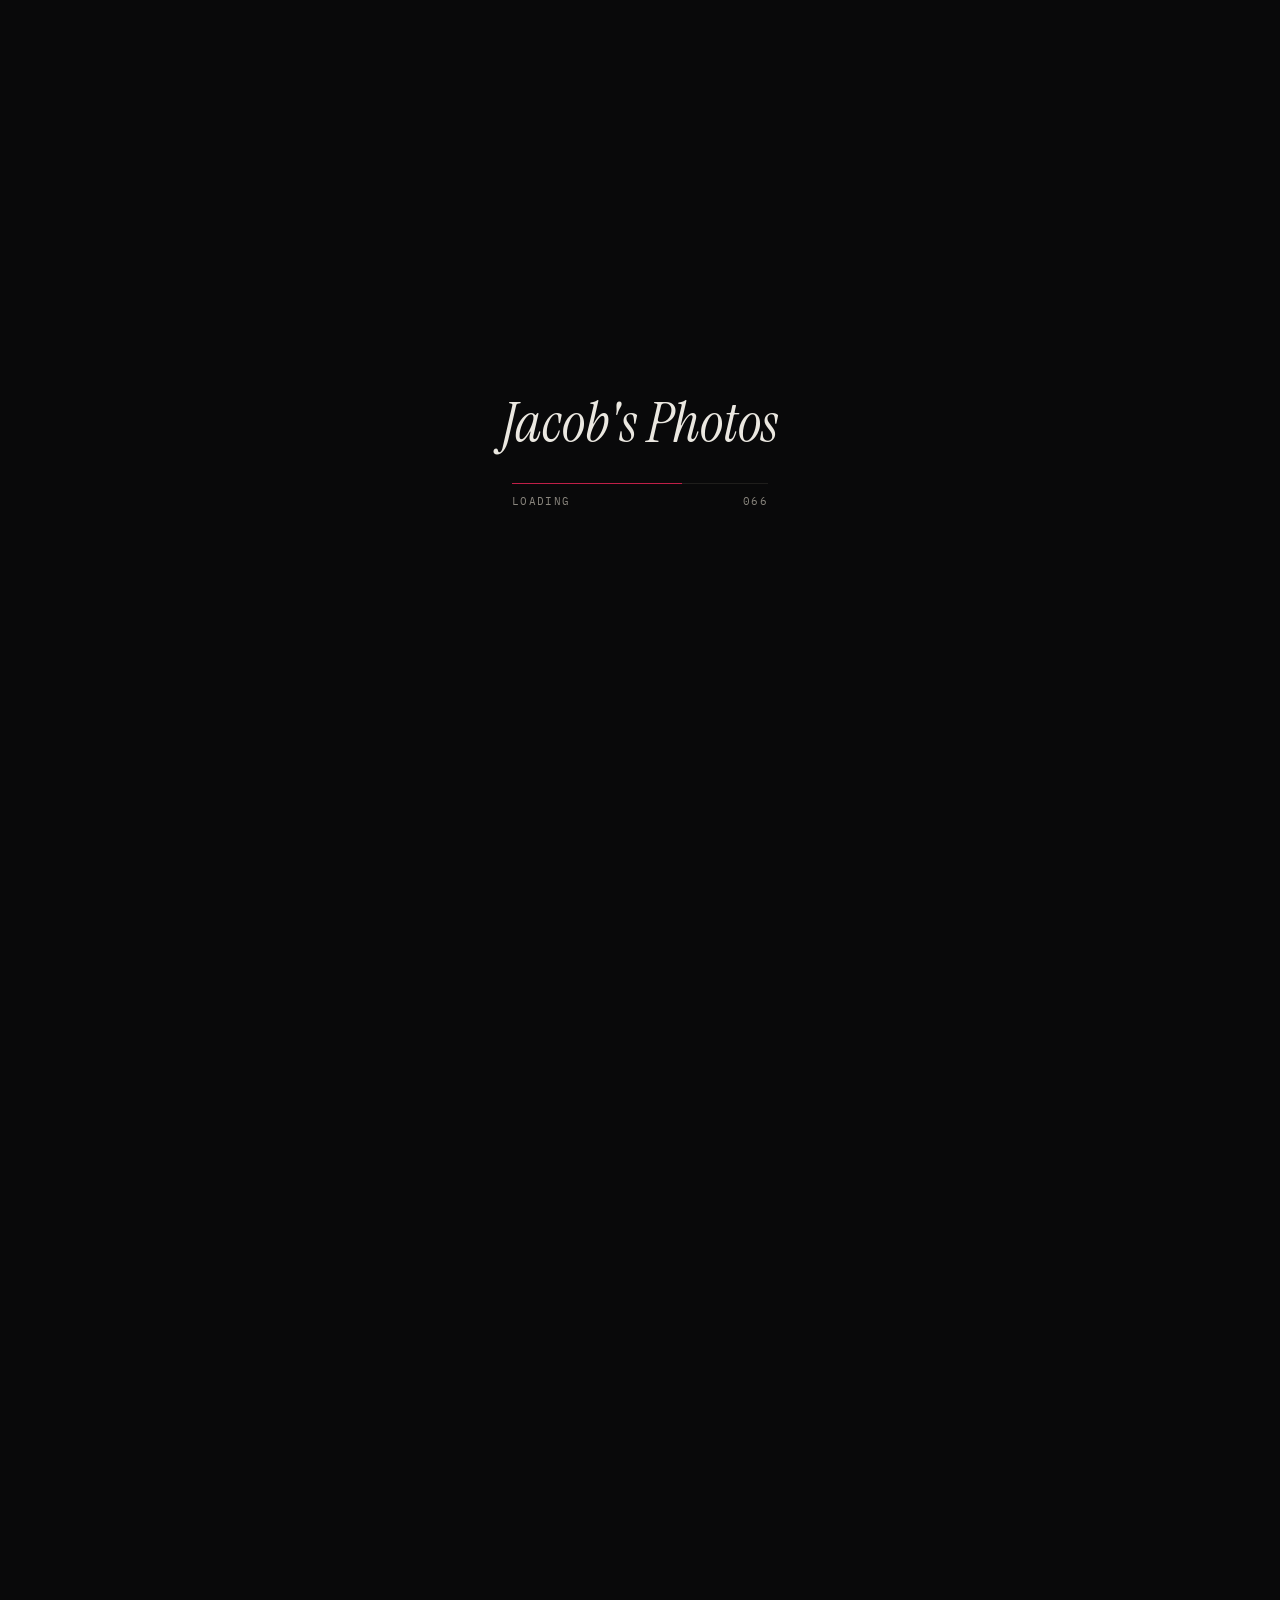
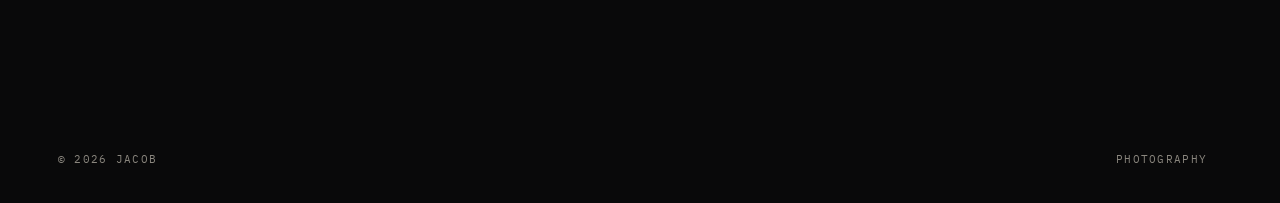
==== commit 56b2711a: "adding pics and that" ====
--- a/index.html
+++ b/index.html
@@ -8,15 +8,15 @@
 <meta name="theme-color" content="#09090a">
 <link rel="icon" type="image/svg+xml" href="favicon.svg">
 <link href="https://fonts.googleapis.com/css2?family=Instrument+Serif:ital@0;1&family=Space+Grotesk:wght@400;500&family=IBM+Plex+Mono:wght@400&display=swap" rel="stylesheet">
-<link rel="stylesheet" href="style.css?v=4">
+<link rel="stylesheet" href="style.css?v=6">
 <script>try{sessionStorage.getItem('pt')&&document.documentElement.classList.add('pt');sessionStorage.getItem('ld')&&document.documentElement.classList.add('seen')}catch(e){}</script>
 </head>
 <body data-page="home">
 <div id="ld"><div class="lbg"></div><div class="lc"><div class="lt" id="lt"></div><div class="ln"><i id="lbar"></i></div><div class="lm m"><span>loading</span><span id="lnum">000</span></div></div></div>
 <header id="hd"></header>
 <main id="app"></main>
-<script src="content.js?v=4"></script>
-<script src="common.js?v=4"></script>
-<script src="script.js?v=4"></script>
+<script src="content.js?v=6"></script>
+<script src="common.js?v=6"></script>
+<script src="script.js?v=6"></script>
 </body>
 </html>
--- a/style.css
+++ b/style.css
@@ -73,11 +73,12 @@
 .pc:hover h3{color:var(--red)}
 .pc p{color:var(--mut)}
 /* gallery */
-.ms{columns:3 300px;column-gap:16px}
-.fr{break-inside:avoid;margin-bottom:16px;position:relative;cursor:zoom-in;overflow:hidden;background:#121211;border-radius:var(--rad);isolation:isolate}
-.fr img{width:100%;transition:transform 1s var(--e);backface-visibility:hidden}
+.ms{display:flex;flex-wrap:wrap;gap:16px;align-items:flex-start}
+.ms:after{content:"";flex-grow:1e9}
+.fr{flex:calc(var(--n,1.5)*100) 1 calc(var(--n,1.5)*240px);aspect-ratio:var(--n,1.5);min-width:0;position:relative;cursor:zoom-in;overflow:hidden;background:#121211;border-radius:var(--rad);isolation:isolate}
+.fr img{display:block;width:100%;height:100%;object-fit:cover;transition:transform 1s var(--e);backface-visibility:hidden}
 .fr:hover img{transform:scale(1.03)}
-.fr .ph{aspect-ratio:var(--r);display:grid;place-items:center}
+.fr .ph{height:100%;display:grid;place-items:center}
 .fr .cp{position:absolute;left:0;right:0;bottom:0;padding:30px 14px 12px;background:linear-gradient(transparent,rgba(0,0,0,.75));opacity:0;transition:opacity .4s;font-size:13px;pointer-events:none}
 .fr:hover .cp{opacity:1}
 .cp small{display:block;color:#b9b4aa;font-size:11px}
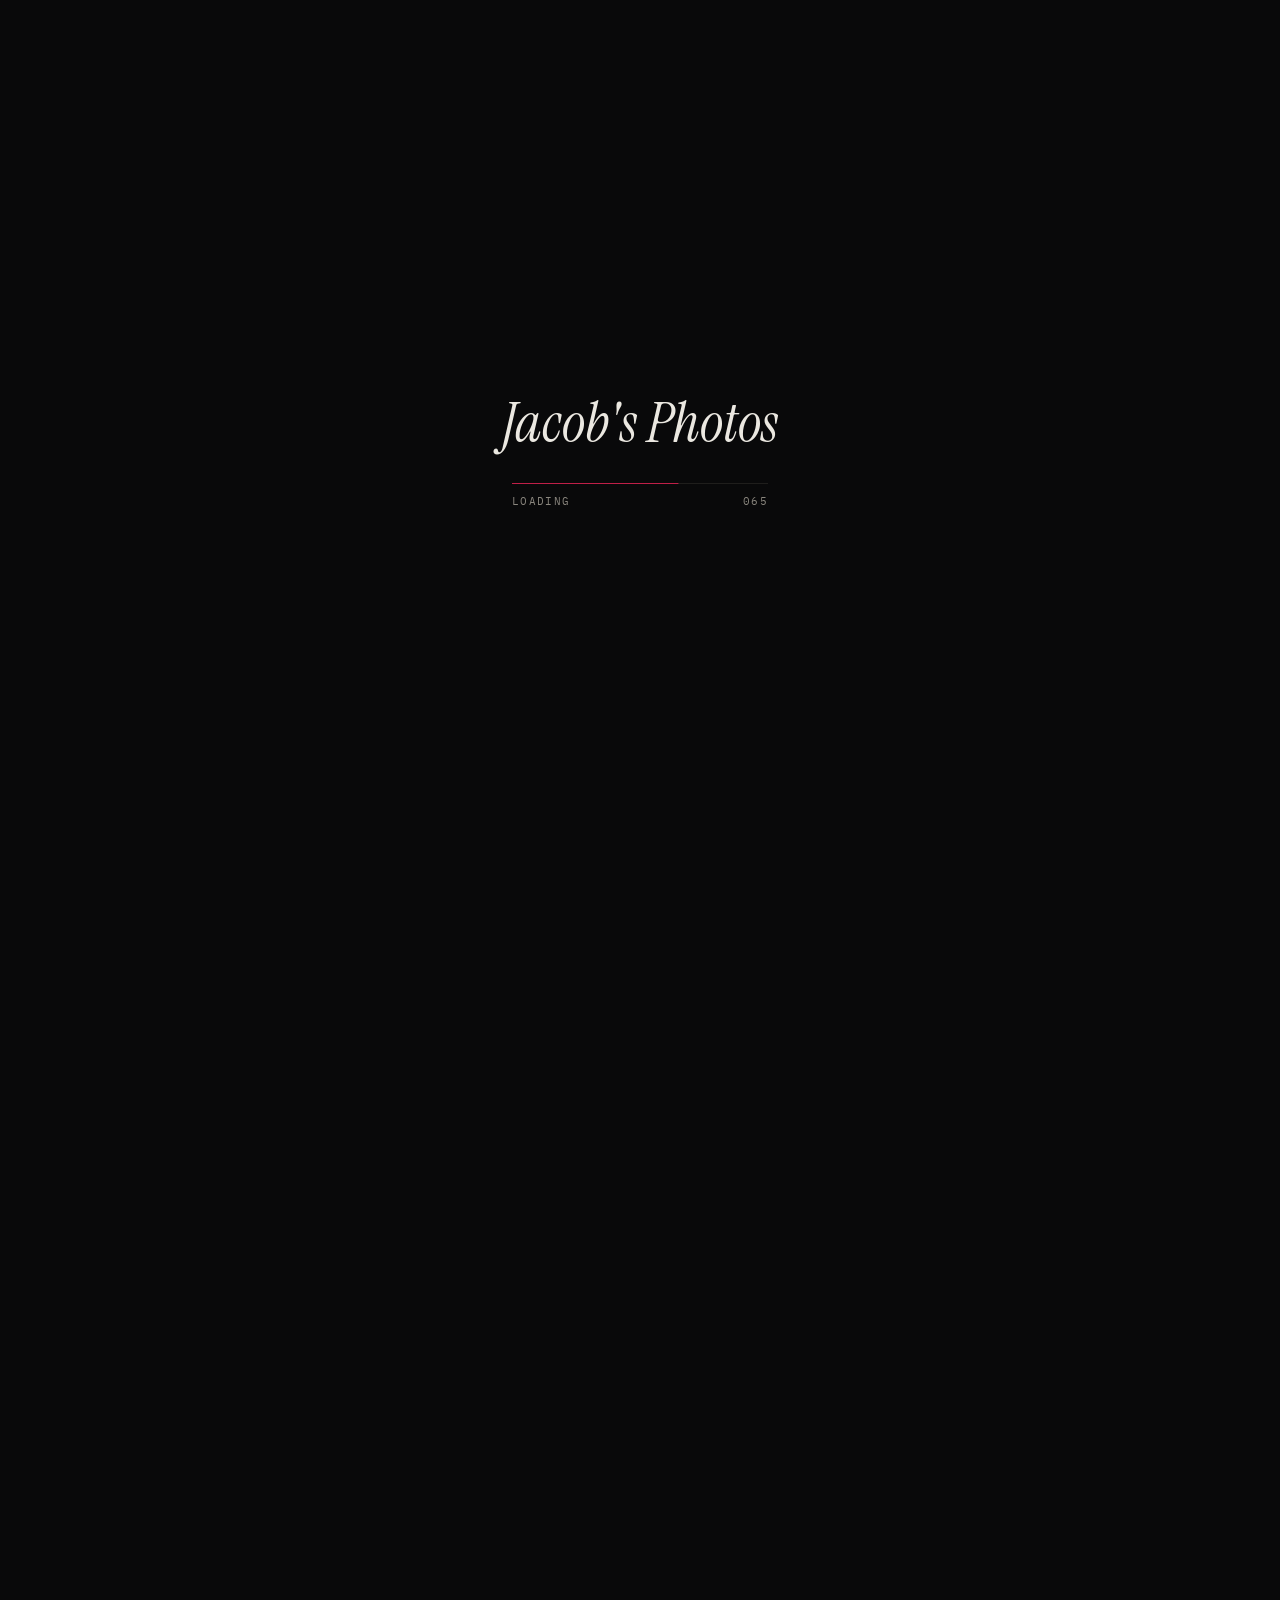
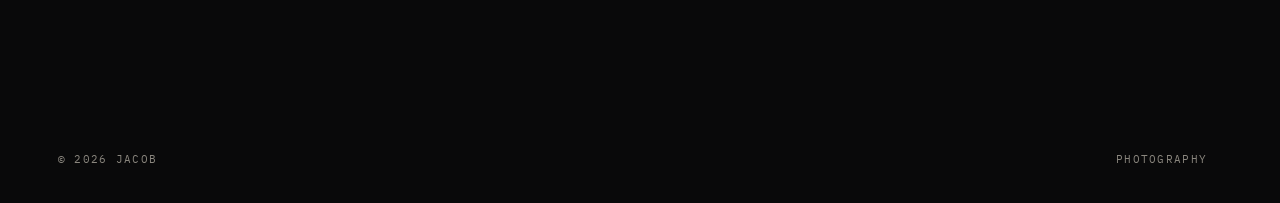
==== commit b7d95b0a: "idk man something added? cant tell" ====
--- a/index.html
+++ b/index.html
@@ -8,15 +8,15 @@
 <meta name="theme-color" content="#09090a">
 <link rel="icon" type="image/svg+xml" href="favicon.svg">
 <link href="https://fonts.googleapis.com/css2?family=Instrument+Serif:ital@0;1&family=Space+Grotesk:wght@400;500&family=IBM+Plex+Mono:wght@400&display=swap" rel="stylesheet">
-<link rel="stylesheet" href="style.css?v=6">
+<link rel="stylesheet" href="style.css?v=8">
 <script>try{sessionStorage.getItem('pt')&&document.documentElement.classList.add('pt');sessionStorage.getItem('ld')&&document.documentElement.classList.add('seen')}catch(e){}</script>
 </head>
 <body data-page="home">
 <div id="ld"><div class="lbg"></div><div class="lc"><div class="lt" id="lt"></div><div class="ln"><i id="lbar"></i></div><div class="lm m"><span>loading</span><span id="lnum">000</span></div></div></div>
 <header id="hd"></header>
 <main id="app"></main>
-<script src="content.js?v=6"></script>
-<script src="common.js?v=6"></script>
-<script src="script.js?v=6"></script>
+<script src="content.js?v=8"></script>
+<script src="common.js?v=8"></script>
+<script src="script.js?v=8"></script>
 </body>
 </html>
